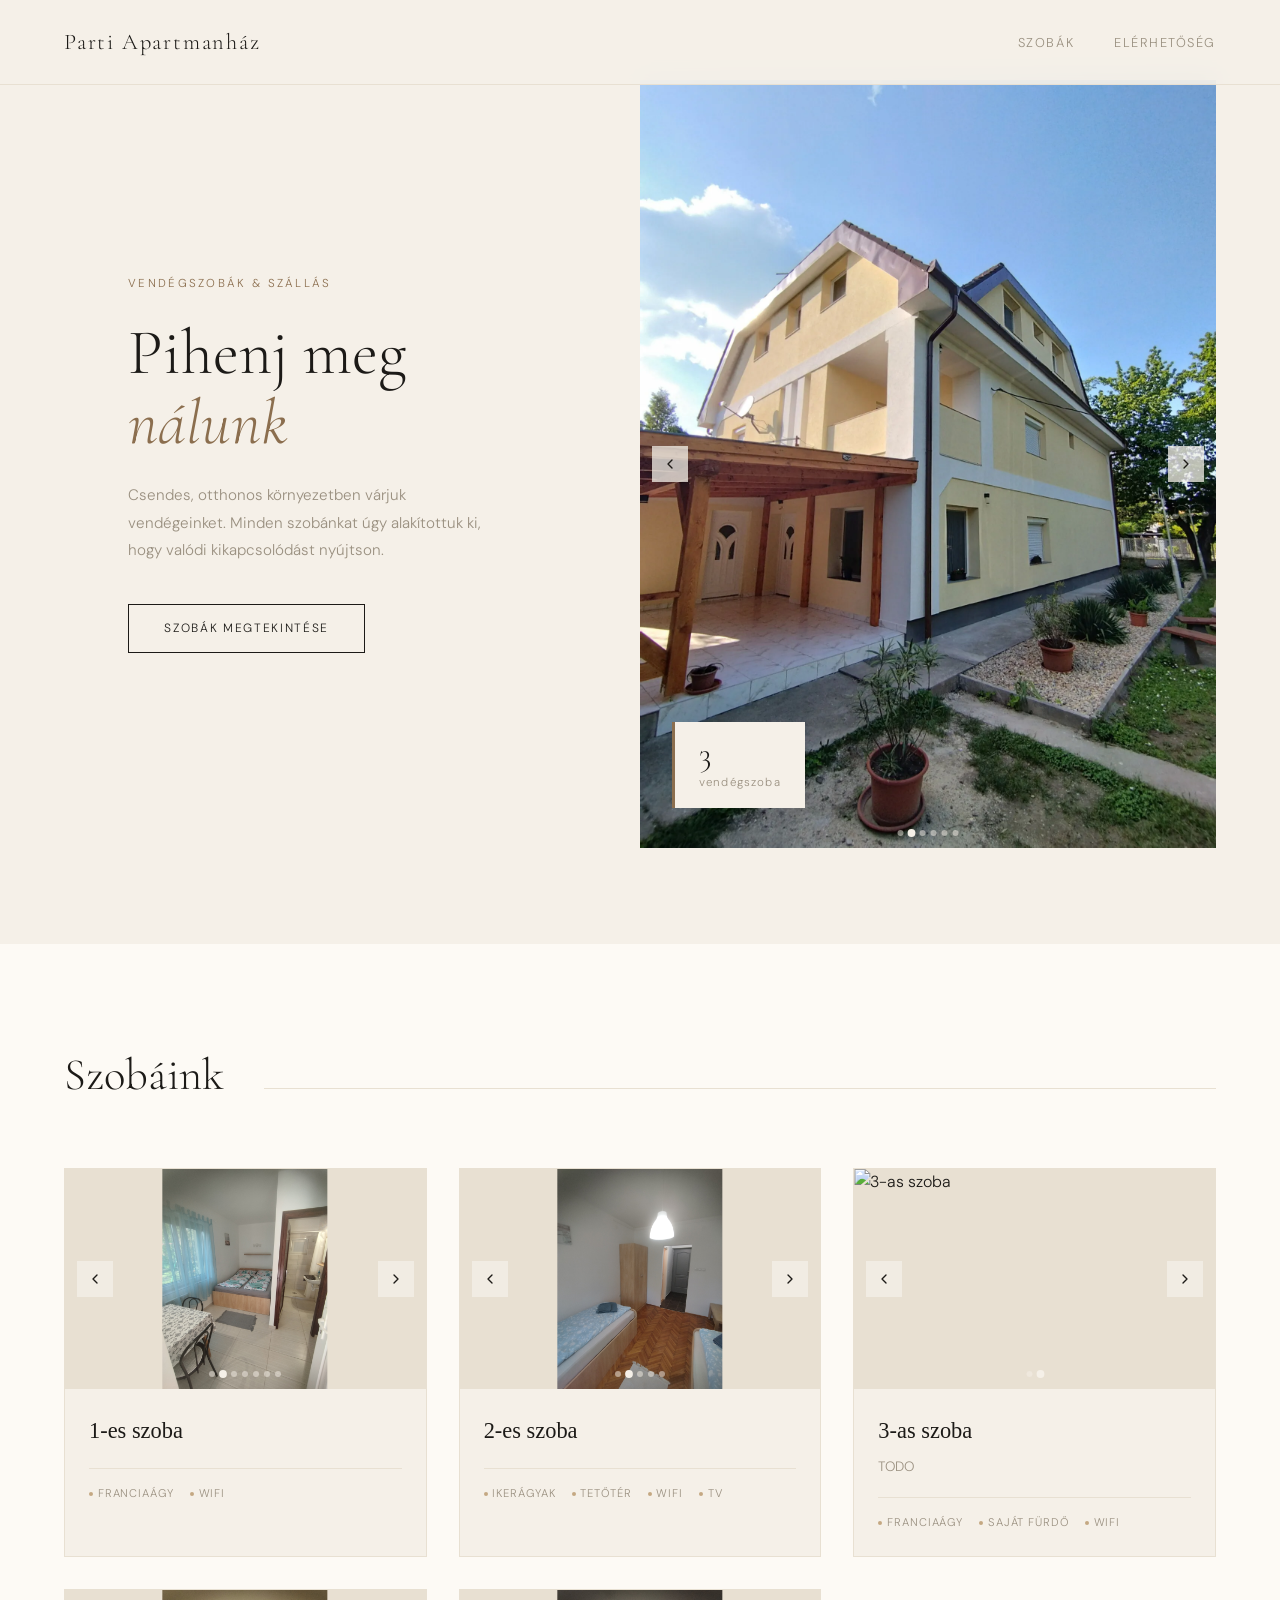
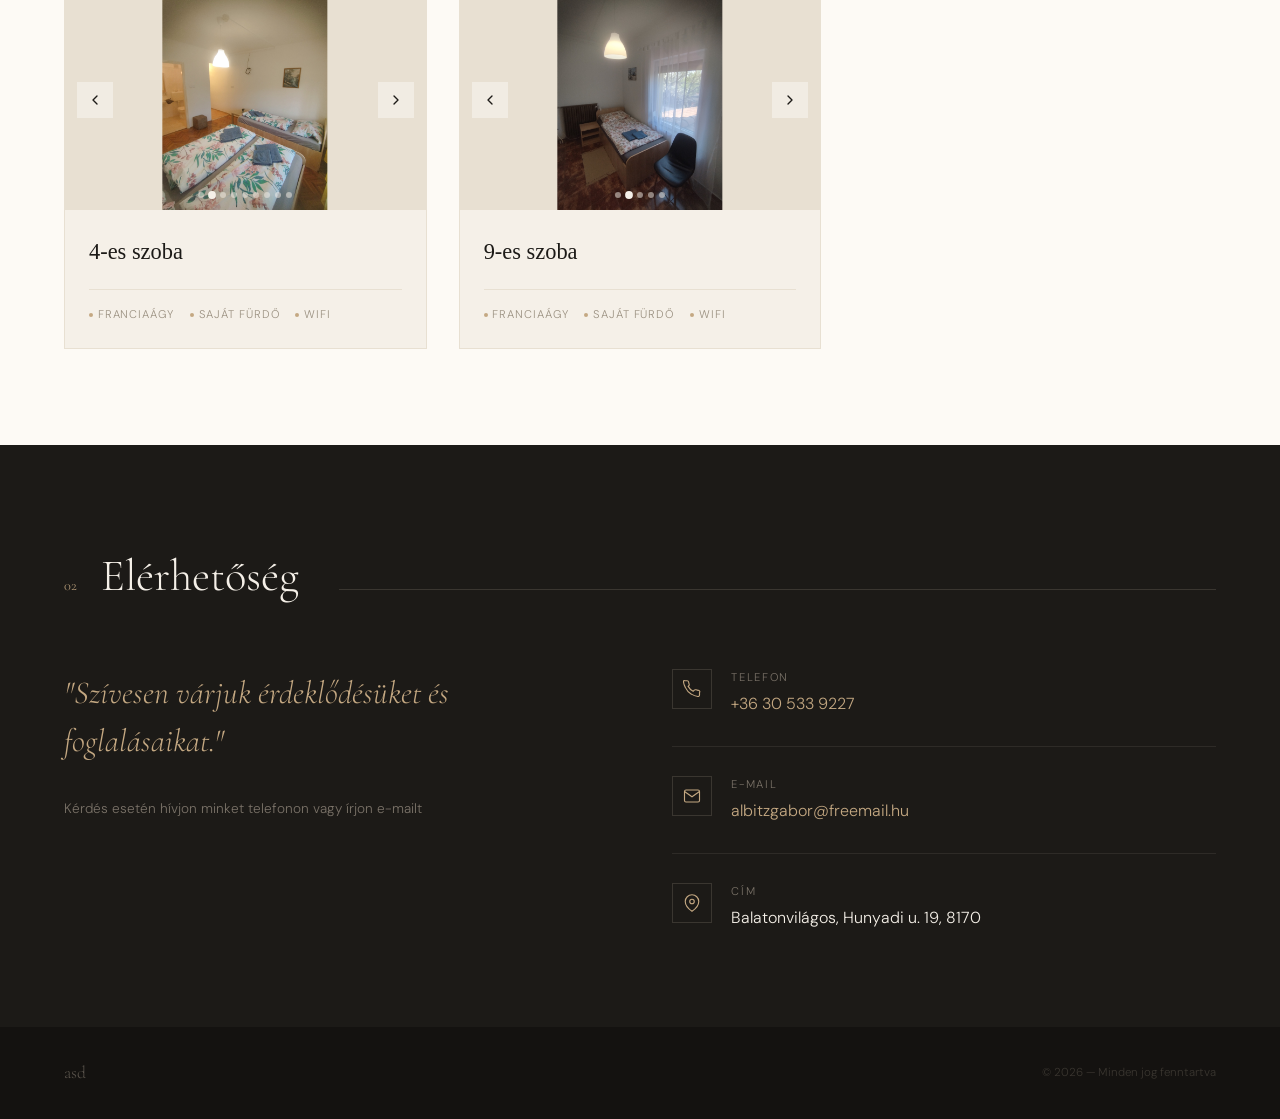
==== index.html @ 136467b7 "1" ====
<!DOCTYPE html>
<html lang="hu">

<head>
  <meta charset="UTF-8">
  <meta name="viewport" content="width=device-width, initial-scale=1.0">
  <title>Parti Apartmanház — Vendégszobák</title>
  <link rel="preconnect" href="https://fonts.googleapis.com">
  <link
    href="https://fonts.googleapis.com/css2?family=Cormorant+Garamond:ital,wght@0,300;0,400;1,300&family=DM+Sans:wght@300;400&display=swap"
    rel="stylesheet">
  <style>
    *,
    *::before,
    *::after {
      box-sizing: border-box;
      margin: 0;
      padding: 0;
    }

    :root {
      --sand: #F5F0E8;
      --stone: #E8E0D2;
      --warm-gray: #9A9080;
      --dark: #1C1A17;
      --accent: #8B6E4E;
      --light-accent: #C4A882;
    }

    html {
      scroll-behavior: smooth;
    }

    body {
      font-family: 'DM Sans', sans-serif;
      background: var(--sand);
      color: var(--dark);
      font-weight: 300;
      line-height: 1.6;
      overflow-x: hidden;
    }




    /* ── NAV ── */
    nav {
      position: fixed;
      top: 0;
      left: 0;
      right: 0;
      z-index: 100;
      display: flex;
      justify-content: space-between;
      align-items: center;
      padding: 1.5rem 4rem;
      background: rgba(245, 240, 232, 0.85);
      backdrop-filter: blur(12px);
      border-bottom: 1px solid var(--stone);
    }

    .nav-logo {
      font-family: 'Cormorant Garamond', serif;
      font-size: 1.4rem;
      font-weight: 300;
      letter-spacing: 0.08em;
      color: var(--dark);
      text-decoration: none;
    }

    .nav-links {
      display: flex;
      gap: 2.5rem;
      list-style: none;
    }

    .nav-links a {
      font-size: 0.8rem;
      letter-spacing: 0.12em;
      text-transform: uppercase;
      color: var(--warm-gray);
      text-decoration: none;
      transition: color 0.2s;
    }

    .nav-links a:hover {
      color: var(--dark);
    }

    /* ── HERO ── */
    .hero {
      min-height: 100vh;
      display: grid;
      grid-template-columns: 1fr 1fr;
      padding-top: 5rem;
    }

    .hero-text {
      display: flex;
      flex-direction: column;
      justify-content: center;
      padding: 6rem 4rem 6rem 4rem;
    }

    .hero-eyebrow {
      font-size: 0.72rem;
      letter-spacing: 0.2em;
      text-transform: uppercase;
      color: var(--accent);
      margin-bottom: 1.5rem;
    }

    .hero-title {
      font-family: 'Cormorant Garamond', serif;
      font-size: clamp(3rem, 5vw, 5rem);
      font-weight: 300;
      line-height: 1.1;
      margin-bottom: 1.5rem;
    }

    .hero-title em {
      font-style: italic;
      color: var(--accent);
    }

    .hero-sub {
      font-size: 0.95rem;
      color: var(--warm-gray);
      max-width: 360px;
      line-height: 1.8;
      margin-bottom: 2.5rem;
    }

    .btn {
      display: inline-block;
      padding: 0.85rem 2.2rem;
      border: 1px solid var(--dark);
      font-size: 0.75rem;
      letter-spacing: 0.14em;
      text-transform: uppercase;
      color: var(--dark);
      text-decoration: none;
      transition: all 0.25s;
      align-self: flex-start;
    }

    .btn:hover {
      background: var(--dark);
      color: var(--sand);
    }

    /* ── SLIDESHOW (általános) ── */
    .slideshow {
      position: relative;
      overflow: hidden;
      width: 100%;
      height: 100%;
      background: var(--stone);
    }

    .slideshow-track {
      display: flex;
      width: 100%;
      height: 100%;
      transition: transform 0.55s cubic-bezier(0.4, 0, 0.2, 1);
    }

    .slideshow-track img {
      min-width: 100%;
      width: 100%;
      height: 100%;
      object-fit: contain;
      background: var(--stone);
      display: block;
      flex-shrink: 0;
    }

    .slide-btn {
      position: absolute;
      top: 50%;
      transform: translateY(-50%);
      background: rgba(245, 240, 232, 0.75);
      border: none;
      cursor: pointer;
      width: 36px;
      height: 36px;
      display: flex;
      align-items: center;
      justify-content: center;
      transition: background 0.2s;
      z-index: 2;
      padding: 0;
    }

    .slide-btn:hover {
      background: rgba(245, 240, 232, 0.97);
    }

    .slide-btn.prev {
      left: 0.75rem;
    }

    .slide-btn.next {
      right: 0.75rem;
    }

    .slide-btn svg {
      width: 16px;
      height: 16px;
      stroke: var(--dark);
    }

    .slide-dots {
      position: absolute;
      bottom: 0.75rem;
      left: 50%;
      transform: translateX(-50%);
      display: flex;
      gap: 5px;
      z-index: 2;
    }

    .slide-dot {
      width: 6px;
      height: 6px;
      border-radius: 50%;
      background: rgba(245, 240, 232, 0.5);
      border: none;
      cursor: pointer;
      padding: 0;
      transition: background 0.2s, transform 0.2s;
    }

    .slide-dot.active {
      background: var(--sand);
      transform: scale(1.3);
    }

    /* ── HERO IMAGE ── */
    .hero-image {
      position: relative;
      overflow: hidden;
      min-height: 400px;
    }

    .hero-image .slideshow {
      min-height: 400px;
    }

    .hero-stat {
      position: absolute;
      bottom: 2.5rem;
      left: 2rem;
      background: var(--sand);
      padding: 1rem 1.5rem;
      border-left: 3px solid var(--accent);
      z-index: 3;
    }

    .hero-stat-num {
      font-family: 'Cormorant Garamond', serif;
      font-size: 2rem;
      font-weight: 300;
      line-height: 1;
    }

    .hero-stat-label {
      font-size: 0.72rem;
      color: var(--warm-gray);
      letter-spacing: 0.1em;
      margin-top: 0.2rem;
    }

    /* ── SECTION COMMON ── */
    section {
      padding: 6rem 4rem;
    }

    .section-header {
      display: flex;
      align-items: baseline;
      gap: 1.5rem;
      margin-bottom: 3.5rem;
    }

    .section-num {
      font-family: 'Cormorant Garamond', serif;
      font-size: 0.9rem;
      color: var(--light-accent);
    }

    .section-title {
      font-family: 'Cormorant Garamond', serif;
      font-size: clamp(2rem, 3.5vw, 2.8rem);
      font-weight: 300;
    }

    .section-divider {
      flex: 1;
      height: 1px;
      background: var(--stone);
      margin-left: 1rem;
    }

    /* ── SZOBÁK ── */
    #szobak {
      background: #FDFAF5;
    }

    .rooms-grid {
      display: grid;
      grid-template-columns: repeat(auto-fill, minmax(300px, 1fr));
      gap: 2rem;
    }

    .room-card {
      background: var(--sand);
      border: 1px solid var(--stone);
      transition: transform 0.3s, box-shadow 0.3s;
      cursor: default;
    }

    .room-card:hover {
      transform: translateY(-4px);
      box-shadow: 0 12px 32px rgba(28, 26, 23, 0.08);
    }

    .room-img {
      height: 220px;
      position: relative;
      overflow: hidden;
    }

    .room-badge {
      position: absolute;
      top: 1rem;
      right: 1rem;
      background: var(--sand);
      padding: 0.3rem 0.75rem;
      font-size: 0.65rem;
      letter-spacing: 0.12em;
      text-transform: uppercase;
      color: var(--accent);
      border: 1px solid var(--light-accent);
      z-index: 3;
      pointer-events: none;
    }

    .room-body {
      padding: 1.5rem;
    }

    .room-name {
      font-family: 'Playfair Display', serif;
      font-size: 1.4rem;
      font-weight: 300;
      margin-bottom: 0.4rem;
      font-variant-numeric: lining-nums tabular-nums
    }

    .room-desc {
      font-size: 0.85rem;
      color: var(--warm-gray);
      line-height: 1.7;
      margin-bottom: 1.2rem;
    }

    .room-features {
      display: flex;
      gap: 1rem;
      flex-wrap: wrap;
      border-top: 1px solid var(--stone);
      padding-top: 1rem;
    }

    .feature-tag {
      font-size: 0.7rem;
      letter-spacing: 0.08em;
      text-transform: uppercase;
      color: var(--warm-gray);
      display: flex;
      align-items: center;
      gap: 0.3rem;
    }

    .feature-tag::before {
      content: '';
      width: 4px;
      height: 4px;
      border-radius: 50%;
      background: var(--light-accent);
      flex-shrink: 0;
    }

    /* ── ELÉRHETŐSÉG ── */
    #elerhetoseg {
      background: var(--dark);
      color: var(--sand);
    }

    #elerhetoseg .section-title {
      color: var(--sand);
    }

    #elerhetoseg .section-num {
      color: var(--light-accent);
    }

    #elerhetoseg .section-divider {
      background: #3A3630;
    }

    .contact-grid {
      display: grid;
      grid-template-columns: 1fr 1fr;
      gap: 4rem;
      align-items: start;
    }

    .contact-intro {
      font-family: 'Cormorant Garamond', serif;
      font-size: clamp(1.4rem, 2.5vw, 2rem);
      font-weight: 300;
      font-style: italic;
      color: var(--light-accent);
      line-height: 1.5;
      margin-bottom: 2rem;
    }

    .contact-note {
      font-size: 0.85rem;
      color: #7A7268;
      line-height: 1.8;
    }

    .contact-items {
      display: flex;
      flex-direction: column;
      gap: 1.8rem;
    }

    .contact-item {
      display: flex;
      align-items: flex-start;
      gap: 1.2rem;
      padding-bottom: 1.8rem;
      border-bottom: 1px solid #2E2B27;
    }

    .contact-item:last-child {
      border-bottom: none;
      padding-bottom: 0;
    }

    .contact-icon {
      width: 40px;
      height: 40px;
      flex-shrink: 0;
      border: 1px solid #3A3630;
      display: flex;
      align-items: center;
      justify-content: center;
      color: var(--light-accent);
    }

    .contact-label {
      font-size: 0.7rem;
      letter-spacing: 0.15em;
      text-transform: uppercase;
      color: #7A7268;
      margin-bottom: 0.3rem;
    }

    .contact-value {
      font-size: 1rem;
      color: var(--sand);
    }

    .contact-value a {
      color: var(--light-accent);
      text-decoration: none;
    }

    .contact-value a:hover {
      text-decoration: underline;
    }

    /* ── FOOTER ── */
    footer {
      background: #141210;
      padding: 2rem 4rem;
      display: flex;
      justify-content: space-between;
      align-items: center;
    }

    .footer-logo {
      font-family: 'Cormorant Garamond', serif;
      font-size: 1.1rem;
      font-weight: 300;
      color: #5A544C;
    }

    .footer-copy {
      font-size: 0.72rem;
      color: #3A3630;
    }

    /* ── FADE IN ── */
    .fade-in {
      opacity: 0;
      transform: translateY(24px);
      transition: opacity 0.7s ease, transform 0.7s ease;
    }

    .fade-in.visible {
      opacity: 1;
      transform: none;
    }

    /* ── RESPONSIVE ── */
    @media (max-width: 900px) {
      nav {
        padding: 1.2rem 1.5rem;
      }

      .nav-links {
        display: none;
      }

      .hero {
        grid-template-columns: 1fr;
        min-height: auto;
      }

      .hero-image {
        height: 60vw;
        min-height: 220px;
      }

      .hero-text {
        padding: 5rem 1.5rem 3rem;
      }

      section {
        padding: 4rem 1.5rem;
      }

      .contact-grid {
        grid-template-columns: 1fr;
        gap: 2.5rem;
      }

      footer {
        flex-direction: column;
        gap: 0.5rem;
        text-align: center;
        padding: 1.5rem;
      }
    }
  </style>
</head>

<body>

  <nav>
    <a href="#" class="nav-logo">Parti Apartmanház</a>
    <ul class="nav-links">
      <li><a href="#szobak">Szobák</a></li>
      <li><a href="#elerhetoseg">Elérhetőség</a></li>
    </ul>
  </nav>

  <!-- HERO -->
  <section class="hero">
    <div class="hero-text fade-in">
      <p class="hero-eyebrow">Vendégszobák &amp; szállás</p>
      <h1 class="hero-title">Pihenj meg<br><em>nálunk</em></h1>
      <p class="hero-sub">Csendes, otthonos környezetben várjuk vendégeinket. Minden szobánkat úgy alakítottuk ki, hogy
        valódi kikapcsolódást nyújtson.</p>
      <a href="#szobak" class="btn">Szobák megtekintése</a>
    </div>
    <div class="hero-image">
      <div class="slideshow" data-auto="4000">
        <div class="slideshow-track">
          <img src="pictures/37945463.jpg" alt="">
          <img src="pictures/40306904.jpg" alt="">
          <img src="pictures/konyha/IMG_20260411_091114.jpg" alt="">
          <img src="pictures/konyha/IMG_20260411_091130.jpg   " alt="">
          <img src="pictures/38654883.jpg" alt="">
          <img src="pictures/40593815.jpg" alt="">
        </div>
        <button class="slide-btn prev" aria-label="Előző">
          <svg viewBox="0 0 24 24" fill="none" stroke-width="2" stroke-linecap="round" stroke-linejoin="round">
            <polyline points="15 18 9 12 15 6" />
          </svg>
        </button>
        <button class="slide-btn next" aria-label="Következő">
          <svg viewBox="0 0 24 24" fill="none" stroke-width="2" stroke-linecap="round" stroke-linejoin="round">
            <polyline points="9 18 15 12 9 6" />
          </svg>
        </button>
        <div class="slide-dots"></div>
      </div>
      <div class="hero-stat">
        <div class="hero-stat-num">3</div>
        <div class="hero-stat-label">vendégszoba</div>
      </div>
    </div>
  </section>

  <!-- SZOBÁK -->
  <section id="szobak">
    <div class="section-header fade-in">
      <h2 class="section-title">Szobáink</h2>
      <div class="section-divider"></div>
    </div>

    <div class="rooms-grid">

      <div class="room-card fade-in">
        <div class="room-img">
          <div class="slideshow" data-auto="5000">
            <div class="slideshow-track">
              <img src="pictures/1/1.jpg" alt="Szoba 1">
              <img src="pictures/1/2.jpg" alt="Szoba 1">
              <img src="pictures/1/3.jpg" alt="Szoba 1">
              <img src="pictures/1/4.jpg" alt="Szoba 1">
              <img src="pictures/1/5.jpg" alt="Szoba 1">
              <img src="pictures/1/6.jpg" alt="Szoba 1">
              <img src="pictures/1/7.jpg" alt="Szoba 1">
            </div>
            <button class="slide-btn prev" aria-label="Előző">
              <svg viewBox="0 0 24 24" fill="none" stroke-width="2" stroke-linecap="round" stroke-linejoin="round">
                <polyline points="15 18 9 12 15 6" />
              </svg>
            </button>
            <button class="slide-btn next" aria-label="Következő">
              <svg viewBox="0 0 24 24" fill="none" stroke-width="2" stroke-linecap="round" stroke-linejoin="round">
                <polyline points="9 18 15 12 9 6" />
              </svg>
            </button>
            <div class="slide-dots"></div>
          </div>
        </div>
        <div class="room-body">
          <h3 class="room-name">1-es szoba</h3>
          <p class="room-desc">   </p>
          <div class="room-features">
            <span class="feature-tag">Franciaágy</span>
            <span class="feature-tag">WiFi</span>
          </div>
        </div>
      </div>



      <div class="room-card fade-in">
        <div class="room-img">
          <div class="slideshow" data-auto="5500">
            <div class="slideshow-track">
              <img src="pictures/2/1.jpg" alt="Szoba 2">
              <img src="pictures/2/2.jpg" alt="Szoba 2">
              <img src="pictures/2/3.jpg" alt="Szoba 2">
              <img src="pictures/2/4.jpg" alt="Szoba 2">
              <img src="pictures/2/5.jpg" alt="Szoba 2">
            </div>
            <button class="slide-btn prev" aria-label="Előző">
              <svg viewBox="0 0 24 24" fill="none" stroke-width="2" stroke-linecap="round" stroke-linejoin="round">
                <polyline points="15 18 9 12 15 6" />
              </svg>
            </button>
            <button class="slide-btn next" aria-label="Következő">
              <svg viewBox="0 0 24 24" fill="none" stroke-width="2" stroke-linecap="round" stroke-linejoin="round">
                <polyline points="9 18 15 12 9 6" />
              </svg>
            </button>
            <div class="slide-dots"></div>
          </div>
        </div>
        <div class="room-body">
          <h3 class="room-name">2-es szoba</h3>
          <p class="room-desc">   </p>
          <div class="room-features">
            <span class="feature-tag">Ikerágyak</span>
            <span class="feature-tag">Tetőtér</span>
            <span class="feature-tag">WiFi</span>
            <span class="feature-tag">TV</span>
          </div>
        </div>
      </div>



      <div class="room-card fade-in">
        <div class="room-img">
          <div class="slideshow" data-auto="6000">
            <div class="slideshow-track">
              <img src="     " alt="3-as szoba">
              <img src="     " alt="3-as szoba">
            </div>
            <button class="slide-btn prev" aria-label="Előző">
              <svg viewBox="0 0 24 24" fill="none" stroke-width="2" stroke-linecap="round" stroke-linejoin="round">
                <polyline points="15 18 9 12 15 6" />
              </svg>
            </button>
            <button class="slide-btn next" aria-label="Következő">
              <svg viewBox="0 0 24 24" fill="none" stroke-width="2" stroke-linecap="round" stroke-linejoin="round">
                <polyline points="9 18 15 12 9 6" />
              </svg>
            </button>
            <div class="slide-dots"></div>
          </div>
        </div>
        <div class="room-body">
          <h3 class="room-name">3-as szoba</h3>
          <p class="room-desc">TODO</p>
          <div class="room-features">
            <span class="feature-tag">Franciaágy</span>
            <span class="feature-tag">Saját fürdő</span>
            <span class="feature-tag">WiFi</span>
          </div>
        </div>
      </div>


      <div class="room-card fade-in">
        <div class="room-img">
          <div class="slideshow" data-auto="6000">
            <div class="slideshow-track">
              <img src="pictures/4/1.jpg" alt="4-es szoba">
              <img src="pictures/4/2.jpg" alt="4-es szoba">
              <img src="pictures/4/3.jpg" alt="4-es szoba">
              <img src="pictures/4/4.jpg" alt="4-es szoba">
              <img src="pictures/4/5.jpg" alt="4-es szoba">
              <img src="pictures/4/6.jpg" alt="4-es szoba">
              <img src="pictures/4/7.jpg" alt="4-es szoba">
              <img src="pictures/4/8.jpg" alt="4-es szoba">
              <img src="pictures/4/9.jpg" alt="4-es szoba">
            </div>
            <button class="slide-btn prev" aria-label="Előző">
              <svg viewBox="0 0 24 24" fill="none" stroke-width="2" stroke-linecap="round" stroke-linejoin="round">
                <polyline points="15 18 9 12 15 6" />
              </svg>
            </button>
            <button class="slide-btn next" aria-label="Következő">
              <svg viewBox="0 0 24 24" fill="none" stroke-width="2" stroke-linecap="round" stroke-linejoin="round">
                <polyline points="9 18 15 12 9 6" />
              </svg>
            </button>
            <div class="slide-dots"></div>
          </div>
        </div>
        <div class="room-body">
          <h3 class="room-name">4-es szoba</h3>
          <p class="room-desc">   </p>
          <div class="room-features">
            <span class="feature-tag">Franciaágy</span>
            <span class="feature-tag">Saját fürdő</span>
            <span class="feature-tag">WiFi</span>
          </div>
        </div>
      </div>


      <div class="room-card fade-in">
        <div class="room-img">
          <div class="slideshow" data-auto="6000">
            <div class="slideshow-track">
              <img src="pictures/9/1.jpg" alt="4-es szoba">
              <img src="pictures/9/2.jpg" alt="4-es szoba">
              <img src="pictures/9/3.jpg" alt="4-es szoba">
              <img src="pictures/9/4.jpg" alt="4-es szoba">
              <img src="pictures/9/5.jpg" alt="4-es szoba">

            </div>
            <button class="slide-btn prev" aria-label="Előző">
              <svg viewBox="0 0 24 24" fill="none" stroke-width="2" stroke-linecap="round" stroke-linejoin="round">
                <polyline points="15 18 9 12 15 6" />
              </svg>
            </button>
            <button class="slide-btn next" aria-label="Következő">
              <svg viewBox="0 0 24 24" fill="none" stroke-width="2" stroke-linecap="round" stroke-linejoin="round">
                <polyline points="9 18 15 12 9 6" />
              </svg>
            </button>
            <div class="slide-dots"></div>
          </div>
        </div>
        <div class="room-body">
          <h3 class="room-name">9-es szoba</h3>
          <p class="room-desc">    </p>
          <div class="room-features">
            <span class="feature-tag">Franciaágy</span>
            <span class="feature-tag">Saját fürdő</span>
            <span class="feature-tag">WiFi</span>
          </div>
        </div>
      </div>


    </div>
  </section>

  <!-- ELÉRHETŐSÉG -->
  <section id="elerhetoseg">
    <div class="section-header fade-in">
      <span class="section-num">02</span>
      <h2 class="section-title">Elérhetőség</h2>
      <div class="section-divider"></div>
    </div>

    <div class="contact-grid">
      <div class="fade-in">
        <p class="contact-intro">"Szívesen várjuk érdeklődésüket és foglalásaikat."</p>
        <p class="contact-note">Kérdés esetén hívjon minket telefonon vagy írjon e-mailt</p>
      </div>

      <div class="contact-items fade-in">

        <div class="contact-item">
          <div class="contact-icon">
            <svg width="18" height="18" viewBox="0 0 24 24" fill="none" stroke="currentColor" stroke-width="1.5">
              <path
                d="M22 16.92v3a2 2 0 01-2.18 2 19.79 19.79 0 01-8.63-3.07A19.5 19.5 0 013.07 9.81 19.79 19.79 0 01.5 1.23 2 2 0 012.48 1h3a2 2 0 012 1.72c.127.96.361 1.903.7 2.81a2 2 0 01-.45 2.11L6.91 8.5a16 16 0 006.59 6.59l1.56-1.56a2 2 0 012.11-.45c.907.339 1.85.573 2.81.7A2 2 0 0122 16.92z" />
            </svg>
          </div>
          <div>
            <div class="contact-label">Telefon</div>
            <div class="contact-value"><a href="tel:+36301234567">+36 30 533 9227</a></div>
          </div>
        </div>

        <div class="contact-item">
          <div class="contact-icon">
            <svg width="18" height="18" viewBox="0 0 24 24" fill="none" stroke="currentColor" stroke-width="1.5">
              <path d="M4 4h16c1.1 0 2 .9 2 2v12c0 1.1-.9 2-2 2H4c-1.1 0-2-.9-2-2V6c0-1.1.9-2 2-2z" />
              <polyline points="22,6 12,13 2,6" />
            </svg>
          </div>
          <div>
            <div class="contact-label">E-mail</div>
            <div class="contact-value"><a href="mailto:info@villaharmonia.hu">albitzgabor@freemail.hu</a></div>
          </div>
        </div>

        <div class="contact-item">
          <div class="contact-icon">
            <svg width="18" height="18" viewBox="0 0 24 24" fill="none" stroke="currentColor" stroke-width="1.5">
              <path d="M21 10c0 7-9 13-9 13s-9-6-9-13a9 9 0 0118 0z" />
              <circle cx="12" cy="10" r="3" />
            </svg>
          </div>
          <div>
            <div class="contact-label">Cím</div>
            <div class="contact-value"> Balatonvilágos, Hunyadi u. 19, 8170</div>
          </div>
        </div>

      </div>
    </div>
  </section>

  <footer>
    <span class="footer-logo">asd</span>
    <span class="footer-copy">&copy; 2026 — Minden jog fenntartva</span>
  </footer>
  <div id="lb-overlay"
    style="display:none;position:fixed;inset:0;z-index:9000;background:rgba(0,0,0,0.9);align-items:center;justify-content:center;">
    <button id="lb-close" aria-label="Bezárás"
      style="position:fixed;top:16px;right:20px;background:none;border:1px solid rgba(255,255,255,0.3);color:#fff;width:38px;height:38px;border-radius:50%;font-size:22px;cursor:pointer;display:flex;align-items:center;justify-content:center;">×</button>
    <button id="lb-prev" aria-label="Előző"
      style="position:fixed;left:16px;top:50%;transform:translateY(-50%);background:rgba(255,255,255,0.12);border:none;color:#fff;width:44px;height:44px;border-radius:50%;font-size:26px;cursor:pointer;">‹</button>
    <img id="lb-img" src="" alt=""
      style="max-width:92vw;max-height:88vh;object-fit:contain;border-radius:4px;display:block;">
    <button id="lb-next" aria-label="Következő"
      style="position:fixed;right:16px;top:50%;transform:translateY(-50%);background:rgba(255,255,255,0.12);border:none;color:#fff;width:44px;height:44px;border-radius:50%;font-size:26px;cursor:pointer;">›</button>
    <div id="lb-counter"
      style="position:fixed;bottom:18px;left:50%;transform:translateX(-50%);color:rgba(255,255,255,0.55);font-size:13px;font-family:'DM Sans',sans-serif;">
    </div>
  </div>
  <script>
    // Fade-in
    const observer = new IntersectionObserver((entries) => {
      entries.forEach((e, i) => {
        if (e.isIntersecting) {
          setTimeout(() => e.target.classList.add('visible'), i * 80);
          observer.unobserve(e.target);
        }
      });
    }, { threshold: 0.1 });
    document.querySelectorAll('.fade-in').forEach(el => observer.observe(el));

    // Slideshow inicializálás
    document.querySelectorAll('.slideshow').forEach(ss => {
      const track = ss.querySelector('.slideshow-track');
      const slides = Array.from(track.children);
      const dotsEl = ss.querySelector('.slide-dots');
      const autoDelay = parseInt(ss.dataset.auto) || 0;
      let current = 0;
      let timer = null;

      if (slides.length <= 1) {
        ss.querySelector('.prev').style.display = 'none';
        ss.querySelector('.next').style.display = 'none';
        return;
      }

      const lbOverlay = document.getElementById('lb-overlay');
      const lbImg = document.getElementById('lb-img');
      const lbCounter = document.getElementById('lb-counter');
      let lbImages = [], lbCur = 0;

      function openLightbox(imgs, idx) {
        lbImages = imgs; lbCur = idx;
        lbOverlay.style.display = 'flex';
        document.body.style.overflow = 'hidden';
        updateLightbox();
      }
      function closeLightbox() {
        lbOverlay.style.display = 'none';
        document.body.style.overflow = '';
      }
      function updateLightbox() {
        lbImg.src = lbImages[lbCur];
        lbCounter.textContent = (lbCur + 1) + ' / ' + lbImages.length;
      }
      function lbNav(dir) {
        lbCur = (lbCur + dir + lbImages.length) % lbImages.length;
        updateLightbox();
      }

      document.getElementById('lb-close').addEventListener('click', closeLightbox);
      document.getElementById('lb-prev').addEventListener('click', () => lbNav(-1));
      document.getElementById('lb-next').addEventListener('click', () => lbNav(1));
      lbOverlay.addEventListener('click', e => { if (e.target === lbOverlay) closeLightbox(); });
      document.addEventListener('keydown', e => {
        if (lbOverlay.style.display !== 'flex') return;
        if (e.key === 'Escape') closeLightbox();
        if (e.key === 'ArrowLeft') lbNav(-1);
        if (e.key === 'ArrowRight') lbNav(1);
      });

      // Kép kattintás: minden slideshow-képre
      document.querySelectorAll('.slideshow').forEach(ss => {
        const imgs = Array.from(ss.querySelectorAll('img')).map(i => i.src);
        ss.querySelectorAll('img').forEach((img, idx) => {
          img.style.cursor = 'zoom-in';
          img.addEventListener('click', () => openLightbox(imgs, idx));
        });
      });


      // Dotsok generálása
      slides.forEach((_, i) => {
        const dot = document.createElement('button');
        dot.className = 'slide-dot' + (i === 0 ? ' active' : '');
        dot.setAttribute('aria-label', (i + 1) + '. kép');
        dot.addEventListener('click', () => { goTo(i); resetTimer(); });
        dotsEl.appendChild(dot);
      });

      function goTo(n) {
        current = (n + slides.length) % slides.length;
        track.style.transform = 'translateX(-' + (current * 100) + '%)';
        dotsEl.querySelectorAll('.slide-dot').forEach((d, i) =>
          d.classList.toggle('active', i === current));
      }

      function resetTimer() {
        if (!autoDelay) return;
        clearInterval(timer);
        timer = setInterval(() => goTo(current + 1), autoDelay);
      }

      ss.querySelector('.prev').addEventListener('click', () => { goTo(current - 1); resetTimer(); });
      ss.querySelector('.next').addEventListener('click', () => { goTo(current + 1); resetTimer(); });

      // Auto-play
      if (autoDelay) {
        timer = setInterval(() => goTo(current + 1), autoDelay);
      }

      // Touch/swipe támogatás
      let startX = 0;
      track.addEventListener('touchstart', e => { startX = e.touches[0].clientX; }, { passive: true });
      track.addEventListener('touchend', e => {
        const diff = startX - e.changedTouches[0].clientX;
        if (Math.abs(diff) > 40) { goTo(current + (diff > 0 ? 1 : -1)); resetTimer(); }
      }, { passive: true });
    });
  </script>
</body>

</html>
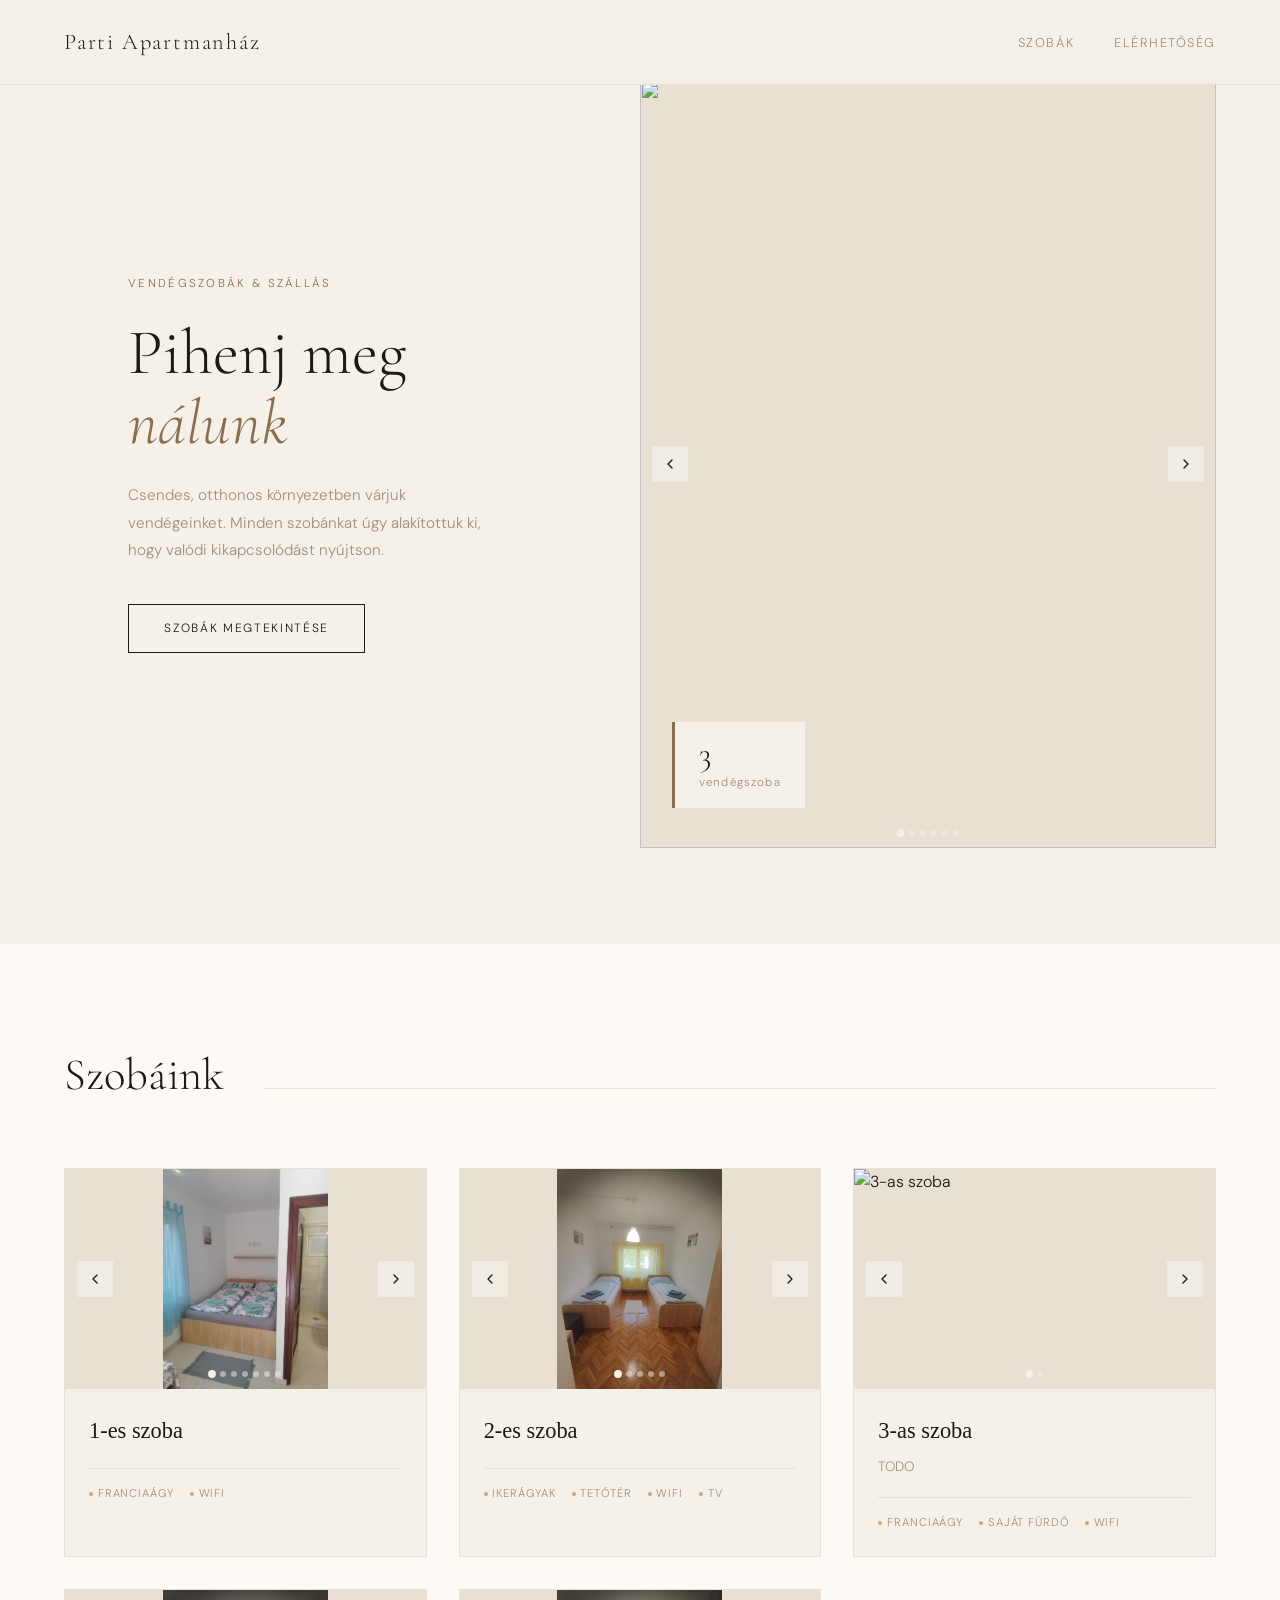
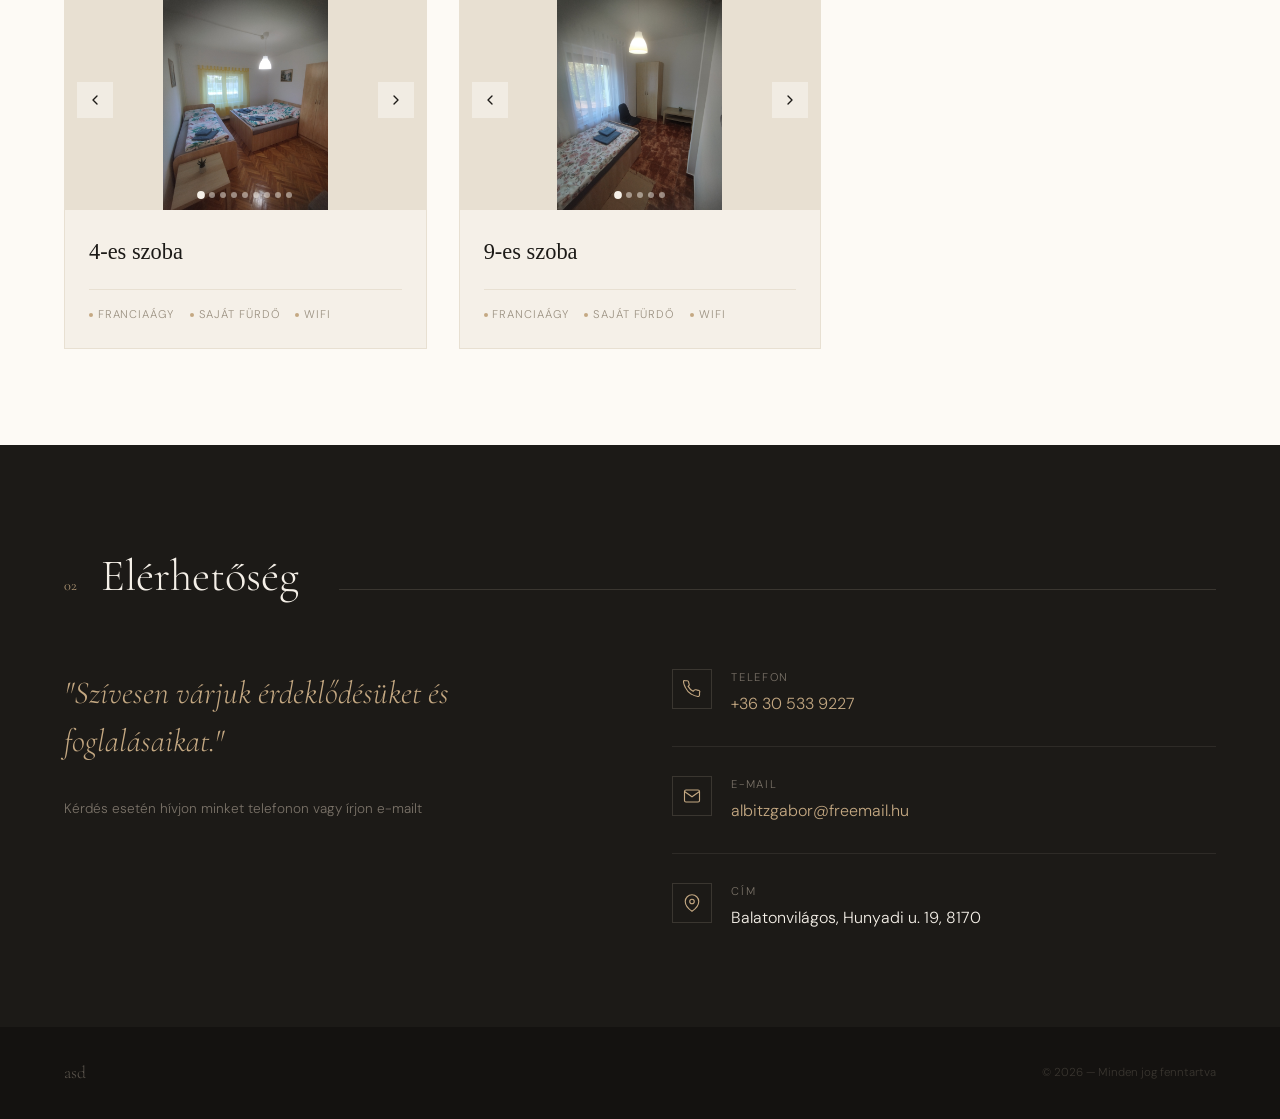
==== commit 2f05f525: "asd" ====
--- a/index.html
+++ b/index.html
@@ -41,9 +41,6 @@
     }
 
 
-
-
-    /* ── NAV ── */
     nav {
       position: fixed;
       top: 0;
@@ -87,7 +84,6 @@
       color: var(--dark);
     }
 
-    /* ── HERO ── */
     .hero {
       min-height: 100vh;
       display: grid;
@@ -149,7 +145,6 @@
       color: var(--sand);
     }
 
-    /* ── SLIDESHOW (általános) ── */
     .slideshow {
       position: relative;
       overflow: hidden;
@@ -236,7 +231,6 @@
       transform: scale(1.3);
     }
 
-    /* ── HERO IMAGE ── */
     .hero-image {
       position: relative;
       overflow: hidden;
@@ -271,7 +265,6 @@
       margin-top: 0.2rem;
     }
 
-    /* ── SECTION COMMON ── */
     section {
       padding: 6rem 4rem;
     }
@@ -302,7 +295,6 @@
       margin-left: 1rem;
     }
 
-    /* ── SZOBÁK ── */
     #szobak {
       background: #FDFAF5;
     }
@@ -392,7 +384,6 @@
       flex-shrink: 0;
     }
 
-    /* ── ELÉRHETŐSÉG ── */
     #elerhetoseg {
       background: var(--dark);
       color: var(--sand);
@@ -485,7 +476,6 @@
       text-decoration: underline;
     }
 
-    /* ── FOOTER ── */
     footer {
       background: #141210;
       padding: 2rem 4rem;
@@ -506,7 +496,6 @@
       color: #3A3630;
     }
 
-    /* ── FADE IN ── */
     .fade-in {
       opacity: 0;
       transform: translateY(24px);
@@ -518,7 +507,6 @@
       transform: none;
     }
 
-    /* ── RESPONSIVE ── */
     @media (max-width: 900px) {
       nav {
         padding: 1.2rem 1.5rem;
@@ -571,7 +559,6 @@
     </ul>
   </nav>
 
-  <!-- HERO -->
   <section class="hero">
     <div class="hero-text fade-in">
       <p class="hero-eyebrow">Vendégszobák &amp; szállás</p>
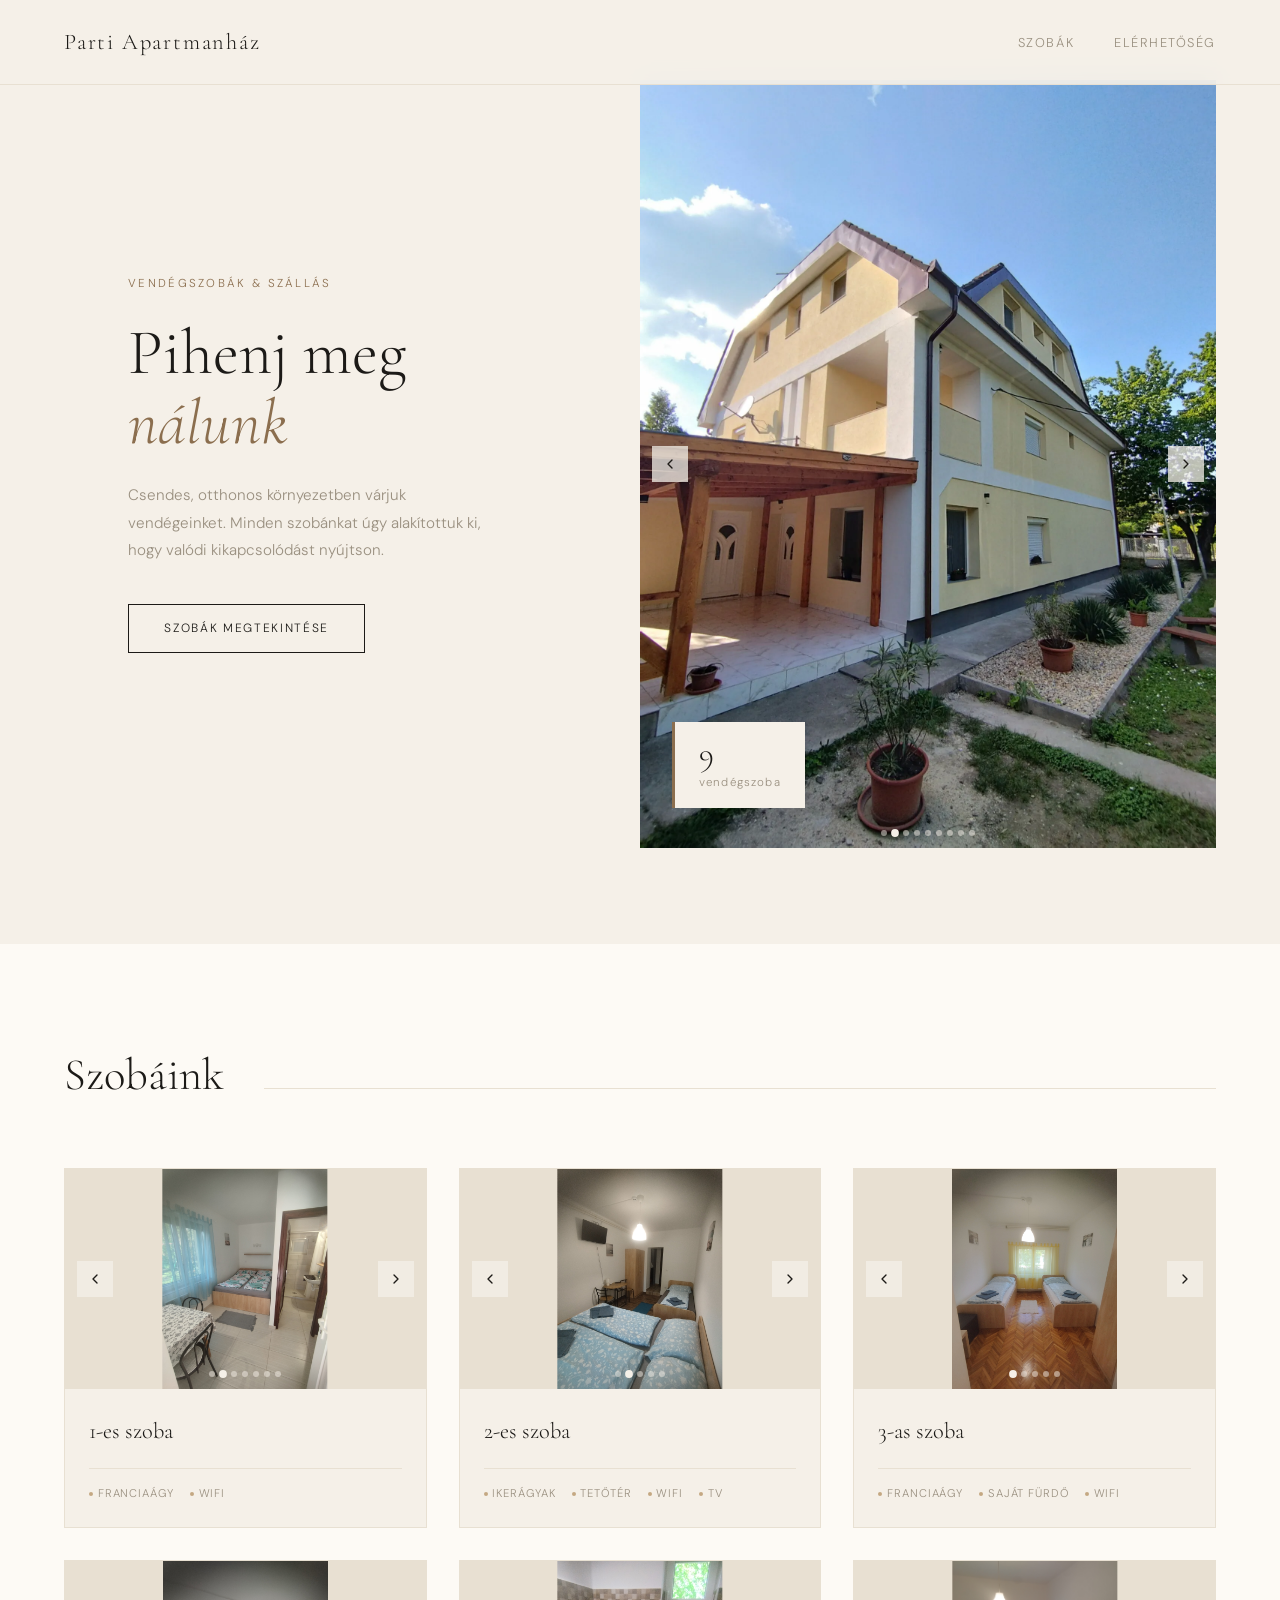
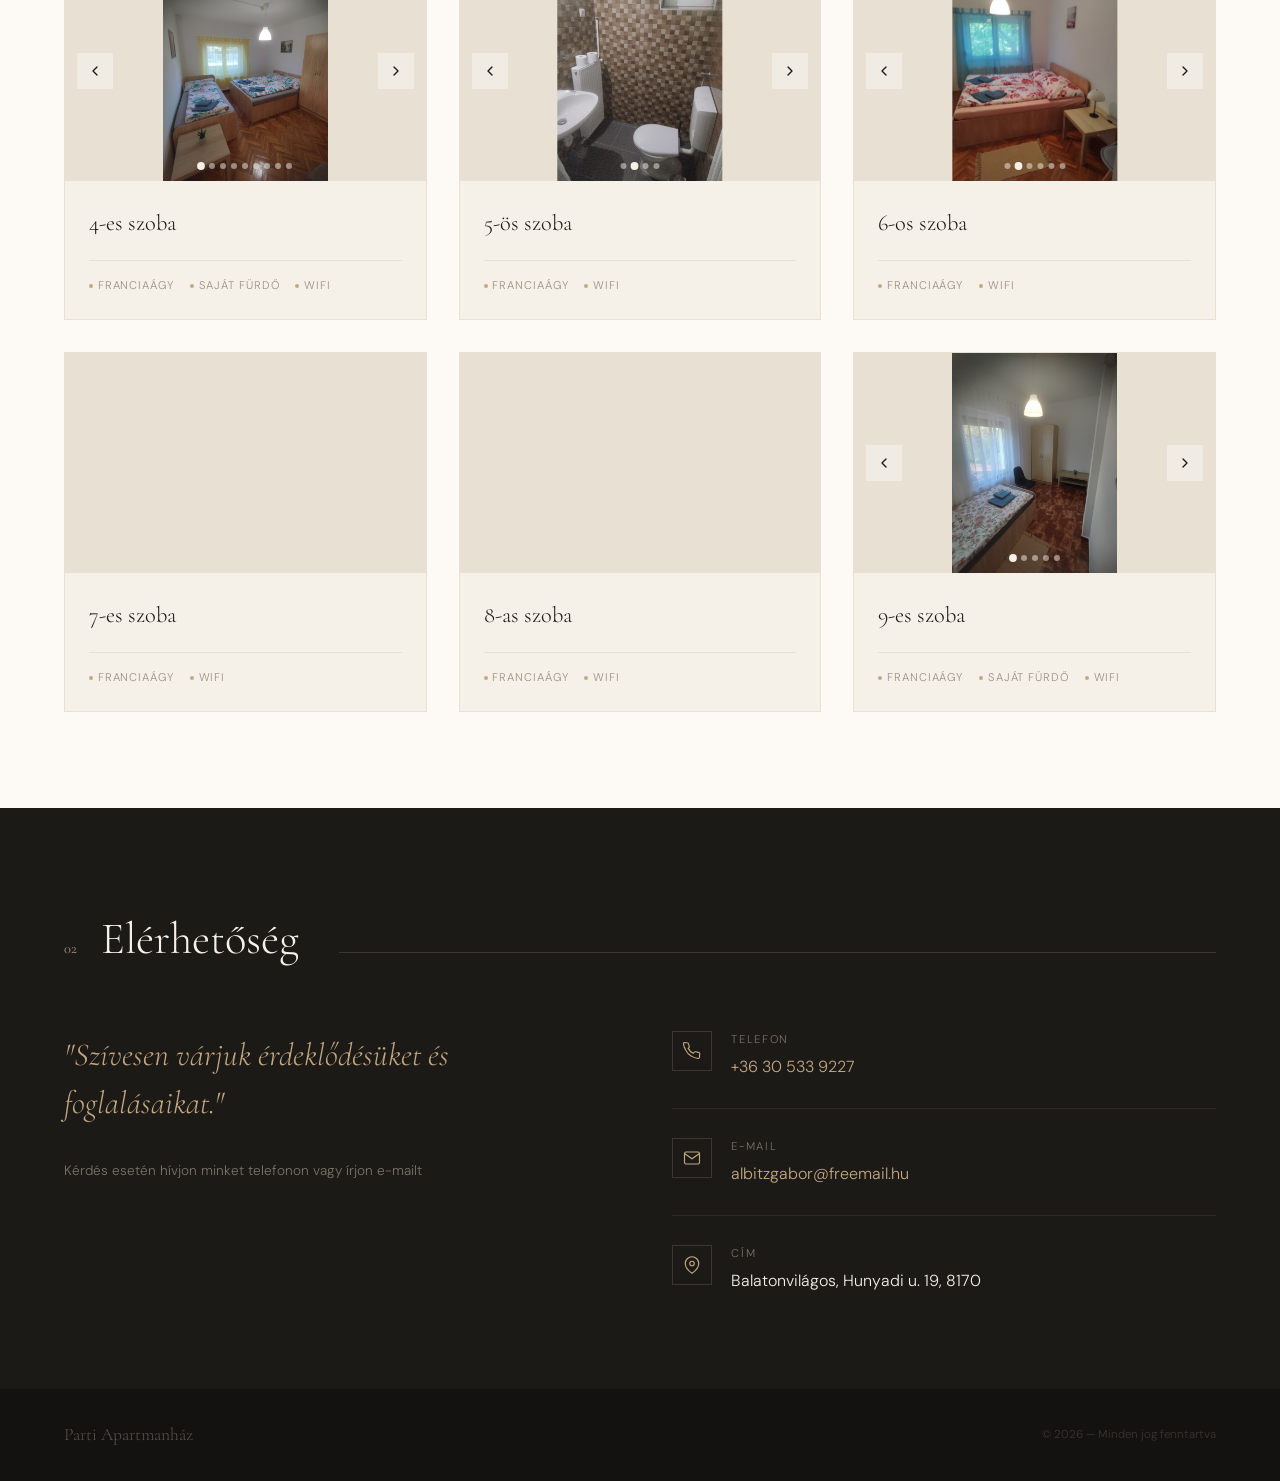
==== commit 067c7096: "refactor" ====
--- a/index.html
+++ b/index.html
@@ -10,13 +10,7 @@
     href="https://fonts.googleapis.com/css2?family=Cormorant+Garamond:ital,wght@0,300;0,400;1,300&family=DM+Sans:wght@300;400&display=swap"
     rel="stylesheet">
   <style>
-    *,
-    *::before,
-    *::after {
-      box-sizing: border-box;
-      margin: 0;
-      padding: 0;
-    }
+    *, *::before, *::after { box-sizing: border-box; margin: 0; padding: 0; }
 
     :root {
       --sand: #F5F0E8;
@@ -27,9 +21,7 @@
       --light-accent: #C4A882;
     }
 
-    html {
-      scroll-behavior: smooth;
-    }
+    html { scroll-behavior: smooth; }
 
     body {
       font-family: 'DM Sans', sans-serif;
@@ -40,511 +32,227 @@
       overflow-x: hidden;
     }
 
-
+    /* ── NAV ── */
     nav {
-      position: fixed;
-      top: 0;
-      left: 0;
-      right: 0;
-      z-index: 100;
-      display: flex;
-      justify-content: space-between;
-      align-items: center;
+      position: fixed; top: 0; left: 0; right: 0; z-index: 100;
+      display: flex; justify-content: space-between; align-items: center;
       padding: 1.5rem 4rem;
-      background: rgba(245, 240, 232, 0.85);
+      background: rgba(245,240,232,.85);
       backdrop-filter: blur(12px);
       border-bottom: 1px solid var(--stone);
     }
-
     .nav-logo {
       font-family: 'Cormorant Garamond', serif;
-      font-size: 1.4rem;
-      font-weight: 300;
-      letter-spacing: 0.08em;
-      color: var(--dark);
-      text-decoration: none;
-    }
-
-    .nav-links {
-      display: flex;
-      gap: 2.5rem;
-      list-style: none;
-    }
-
+      font-size: 1.4rem; font-weight: 300; letter-spacing: .08em;
+      color: var(--dark); text-decoration: none;
+    }
+    .nav-links { display: flex; gap: 2.5rem; list-style: none; }
     .nav-links a {
-      font-size: 0.8rem;
-      letter-spacing: 0.12em;
-      text-transform: uppercase;
-      color: var(--warm-gray);
-      text-decoration: none;
-      transition: color 0.2s;
-    }
-
-    .nav-links a:hover {
-      color: var(--dark);
-    }
-
+      font-size: .8rem; letter-spacing: .12em; text-transform: uppercase;
+      color: var(--warm-gray); text-decoration: none; transition: color .2s;
+    }
+    .nav-links a:hover { color: var(--dark); }
+
+    /* ── HERO ── */
     .hero {
       min-height: 100vh;
-      display: grid;
-      grid-template-columns: 1fr 1fr;
+      display: grid; grid-template-columns: 1fr 1fr;
       padding-top: 5rem;
     }
-
     .hero-text {
-      display: flex;
-      flex-direction: column;
-      justify-content: center;
-      padding: 6rem 4rem 6rem 4rem;
-    }
-
+      display: flex; flex-direction: column; justify-content: center;
+      padding: 6rem 4rem;
+    }
     .hero-eyebrow {
-      font-size: 0.72rem;
-      letter-spacing: 0.2em;
-      text-transform: uppercase;
-      color: var(--accent);
-      margin-bottom: 1.5rem;
-    }
-
+      font-size: .72rem; letter-spacing: .2em; text-transform: uppercase;
+      color: var(--accent); margin-bottom: 1.5rem;
+    }
     .hero-title {
       font-family: 'Cormorant Garamond', serif;
-      font-size: clamp(3rem, 5vw, 5rem);
-      font-weight: 300;
-      line-height: 1.1;
+      font-size: clamp(3rem,5vw,5rem); font-weight: 300; line-height: 1.1;
       margin-bottom: 1.5rem;
     }
-
-    .hero-title em {
-      font-style: italic;
-      color: var(--accent);
-    }
-
+    .hero-title em { font-style: italic; color: var(--accent); }
     .hero-sub {
-      font-size: 0.95rem;
-      color: var(--warm-gray);
-      max-width: 360px;
-      line-height: 1.8;
-      margin-bottom: 2.5rem;
-    }
-
+      font-size: .95rem; color: var(--warm-gray);
+      max-width: 360px; line-height: 1.8; margin-bottom: 2.5rem;
+    }
     .btn {
-      display: inline-block;
-      padding: 0.85rem 2.2rem;
+      display: inline-block; padding: .85rem 2.2rem;
       border: 1px solid var(--dark);
-      font-size: 0.75rem;
-      letter-spacing: 0.14em;
-      text-transform: uppercase;
-      color: var(--dark);
-      text-decoration: none;
-      transition: all 0.25s;
+      font-size: .75rem; letter-spacing: .14em; text-transform: uppercase;
+      color: var(--dark); text-decoration: none; transition: all .25s;
       align-self: flex-start;
     }
-
-    .btn:hover {
-      background: var(--dark);
-      color: var(--sand);
-    }
-
+    .btn:hover { background: var(--dark); color: var(--sand); }
+
+    /* ── SLIDESHOW ── */
     .slideshow {
-      position: relative;
-      overflow: hidden;
-      width: 100%;
-      height: 100%;
-      background: var(--stone);
-    }
-
+      position: relative; overflow: hidden;
+      width: 100%; height: 100%; background: var(--stone);
+    }
     .slideshow-track {
-      display: flex;
-      width: 100%;
-      height: 100%;
-      transition: transform 0.55s cubic-bezier(0.4, 0, 0.2, 1);
-    }
-
+      display: flex; width: 100%; height: 100%;
+      /* Nincs transition itt — JS állítja egyenként */
+    }
     .slideshow-track img {
-      min-width: 100%;
-      width: 100%;
-      height: 100%;
-      object-fit: contain;
-      background: var(--stone);
-      display: block;
-      flex-shrink: 0;
-    }
-
+      min-width: 100%; width: 100%; height: 100%;
+      object-fit: contain; background: var(--stone);
+      display: block; flex-shrink: 0;
+      cursor: zoom-in;
+    }
     .slide-btn {
-      position: absolute;
-      top: 50%;
-      transform: translateY(-50%);
-      background: rgba(245, 240, 232, 0.75);
-      border: none;
-      cursor: pointer;
-      width: 36px;
-      height: 36px;
-      display: flex;
-      align-items: center;
-      justify-content: center;
-      transition: background 0.2s;
-      z-index: 2;
-      padding: 0;
-    }
-
-    .slide-btn:hover {
-      background: rgba(245, 240, 232, 0.97);
-    }
-
-    .slide-btn.prev {
-      left: 0.75rem;
-    }
-
-    .slide-btn.next {
-      right: 0.75rem;
-    }
-
-    .slide-btn svg {
-      width: 16px;
-      height: 16px;
-      stroke: var(--dark);
-    }
-
+      position: absolute; top: 50%; transform: translateY(-50%);
+      background: rgba(245,240,232,.75); border: none; cursor: pointer;
+      width: 36px; height: 36px;
+      display: flex; align-items: center; justify-content: center;
+      transition: background .2s; z-index: 2; padding: 0;
+    }
+    .slide-btn:hover { background: rgba(245,240,232,.97); }
+    .slide-btn.prev { left: .75rem; }
+    .slide-btn.next { right: .75rem; }
+    .slide-btn svg { width: 16px; height: 16px; stroke: var(--dark); }
     .slide-dots {
-      position: absolute;
-      bottom: 0.75rem;
-      left: 50%;
-      transform: translateX(-50%);
-      display: flex;
-      gap: 5px;
-      z-index: 2;
-    }
-
+      position: absolute; bottom: .75rem; left: 50%; transform: translateX(-50%);
+      display: flex; gap: 5px; z-index: 2;
+    }
     .slide-dot {
-      width: 6px;
-      height: 6px;
-      border-radius: 50%;
-      background: rgba(245, 240, 232, 0.5);
-      border: none;
-      cursor: pointer;
-      padding: 0;
-      transition: background 0.2s, transform 0.2s;
-    }
-
-    .slide-dot.active {
-      background: var(--sand);
-      transform: scale(1.3);
-    }
-
-    .hero-image {
-      position: relative;
-      overflow: hidden;
-      min-height: 400px;
-    }
-
-    .hero-image .slideshow {
-      min-height: 400px;
-    }
-
+      width: 6px; height: 6px; border-radius: 50%;
+      background: rgba(245,240,232,.5); border: none; cursor: pointer; padding: 0;
+      transition: background .2s, transform .2s;
+    }
+    .slide-dot.active { background: var(--sand); transform: scale(1.3); }
+
+    .hero-image { position: relative; overflow: hidden; min-height: 400px; }
+    .hero-image .slideshow { min-height: 400px; }
     .hero-stat {
-      position: absolute;
-      bottom: 2.5rem;
-      left: 2rem;
-      background: var(--sand);
-      padding: 1rem 1.5rem;
-      border-left: 3px solid var(--accent);
-      z-index: 3;
-    }
-
+      position: absolute; bottom: 2.5rem; left: 2rem;
+      background: var(--sand); padding: 1rem 1.5rem;
+      border-left: 3px solid var(--accent); z-index: 3;
+    }
     .hero-stat-num {
       font-family: 'Cormorant Garamond', serif;
-      font-size: 2rem;
-      font-weight: 300;
-      line-height: 1;
-    }
-
-    .hero-stat-label {
-      font-size: 0.72rem;
-      color: var(--warm-gray);
-      letter-spacing: 0.1em;
-      margin-top: 0.2rem;
-    }
-
-    section {
-      padding: 6rem 4rem;
-    }
-
-    .section-header {
-      display: flex;
-      align-items: baseline;
-      gap: 1.5rem;
-      margin-bottom: 3.5rem;
-    }
-
-    .section-num {
-      font-family: 'Cormorant Garamond', serif;
-      font-size: 0.9rem;
-      color: var(--light-accent);
-    }
-
-    .section-title {
-      font-family: 'Cormorant Garamond', serif;
-      font-size: clamp(2rem, 3.5vw, 2.8rem);
-      font-weight: 300;
-    }
-
-    .section-divider {
-      flex: 1;
-      height: 1px;
-      background: var(--stone);
-      margin-left: 1rem;
-    }
-
-    #szobak {
-      background: #FDFAF5;
-    }
-
-    .rooms-grid {
-      display: grid;
-      grid-template-columns: repeat(auto-fill, minmax(300px, 1fr));
-      gap: 2rem;
-    }
-
+      font-size: 2rem; font-weight: 300; line-height: 1;
+    }
+    .hero-stat-label { font-size: .72rem; color: var(--warm-gray); letter-spacing: .1em; margin-top: .2rem; }
+
+    /* ── SECTIONS ── */
+    section { padding: 6rem 4rem; }
+    .section-header { display: flex; align-items: baseline; gap: 1.5rem; margin-bottom: 3.5rem; }
+    .section-num { font-family: 'Cormorant Garamond', serif; font-size: .9rem; color: var(--light-accent); }
+    .section-title { font-family: 'Cormorant Garamond', serif; font-size: clamp(2rem,3.5vw,2.8rem); font-weight: 300; }
+    .section-divider { flex: 1; height: 1px; background: var(--stone); margin-left: 1rem; }
+
+    /* ── ROOMS ── */
+    #szobak { background: #FDFAF5; }
+    .rooms-grid { display: grid; grid-template-columns: repeat(auto-fill, minmax(300px,1fr)); gap: 2rem; }
     .room-card {
-      background: var(--sand);
-      border: 1px solid var(--stone);
-      transition: transform 0.3s, box-shadow 0.3s;
-      cursor: default;
-    }
-
-    .room-card:hover {
-      transform: translateY(-4px);
-      box-shadow: 0 12px 32px rgba(28, 26, 23, 0.08);
-    }
-
-    .room-img {
-      height: 220px;
-      position: relative;
-      overflow: hidden;
-    }
-
+      background: var(--sand); border: 1px solid var(--stone);
+      transition: transform .3s, box-shadow .3s; cursor: default;
+    }
+    .room-card:hover { transform: translateY(-4px); box-shadow: 0 12px 32px rgba(28,26,23,.08); }
+    .room-img { height: 220px; position: relative; overflow: hidden; }
     .room-badge {
-      position: absolute;
-      top: 1rem;
-      right: 1rem;
-      background: var(--sand);
-      padding: 0.3rem 0.75rem;
-      font-size: 0.65rem;
-      letter-spacing: 0.12em;
-      text-transform: uppercase;
-      color: var(--accent);
-      border: 1px solid var(--light-accent);
-      z-index: 3;
-      pointer-events: none;
-    }
-
-    .room-body {
-      padding: 1.5rem;
-    }
-
-    .room-name {
-      font-family: 'Playfair Display', serif;
-      font-size: 1.4rem;
-      font-weight: 300;
-      margin-bottom: 0.4rem;
-      font-variant-numeric: lining-nums tabular-nums
-    }
-
-    .room-desc {
-      font-size: 0.85rem;
-      color: var(--warm-gray);
-      line-height: 1.7;
-      margin-bottom: 1.2rem;
-    }
-
+      position: absolute; top: 1rem; right: 1rem;
+      background: var(--sand); padding: .3rem .75rem;
+      font-size: .65rem; letter-spacing: .12em; text-transform: uppercase;
+      color: var(--accent); border: 1px solid var(--light-accent);
+      z-index: 3; pointer-events: none;
+    }
+    .room-body { padding: 1.5rem; }
+    .room-name { font-family: 'Cormorant Garamond', serif; font-size: 1.4rem; font-weight: 300; margin-bottom: .4rem; }
+    .room-desc { font-size: .85rem; color: var(--warm-gray); line-height: 1.7; margin-bottom: 1.2rem; }
     .room-features {
-      display: flex;
-      gap: 1rem;
-      flex-wrap: wrap;
-      border-top: 1px solid var(--stone);
-      padding-top: 1rem;
-    }
-
+      display: flex; gap: 1rem; flex-wrap: wrap;
+      border-top: 1px solid var(--stone); padding-top: 1rem;
+    }
     .feature-tag {
-      font-size: 0.7rem;
-      letter-spacing: 0.08em;
-      text-transform: uppercase;
-      color: var(--warm-gray);
-      display: flex;
-      align-items: center;
-      gap: 0.3rem;
-    }
-
+      font-size: .7rem; letter-spacing: .08em; text-transform: uppercase;
+      color: var(--warm-gray); display: flex; align-items: center; gap: .3rem;
+    }
     .feature-tag::before {
-      content: '';
-      width: 4px;
-      height: 4px;
-      border-radius: 50%;
-      background: var(--light-accent);
-      flex-shrink: 0;
-    }
-
-    #elerhetoseg {
-      background: var(--dark);
-      color: var(--sand);
-    }
-
-    #elerhetoseg .section-title {
-      color: var(--sand);
-    }
-
-    #elerhetoseg .section-num {
-      color: var(--light-accent);
-    }
-
-    #elerhetoseg .section-divider {
-      background: #3A3630;
-    }
-
-    .contact-grid {
-      display: grid;
-      grid-template-columns: 1fr 1fr;
-      gap: 4rem;
-      align-items: start;
-    }
-
+      content: ''; width: 4px; height: 4px; border-radius: 50%;
+      background: var(--light-accent); flex-shrink: 0;
+    }
+
+    /* ── CONTACT ── */
+    #elerhetoseg { background: var(--dark); color: var(--sand); }
+    #elerhetoseg .section-title { color: var(--sand); }
+    #elerhetoseg .section-num { color: var(--light-accent); }
+    #elerhetoseg .section-divider { background: #3A3630; }
+    .contact-grid { display: grid; grid-template-columns: 1fr 1fr; gap: 4rem; align-items: start; }
     .contact-intro {
       font-family: 'Cormorant Garamond', serif;
-      font-size: clamp(1.4rem, 2.5vw, 2rem);
-      font-weight: 300;
-      font-style: italic;
+      font-size: clamp(1.4rem,2.5vw,2rem); font-weight: 300; font-style: italic;
+      color: var(--light-accent); line-height: 1.5; margin-bottom: 2rem;
+    }
+    .contact-note { font-size: .85rem; color: #7A7268; line-height: 1.8; }
+    .contact-items { display: flex; flex-direction: column; gap: 1.8rem; }
+    .contact-item {
+      display: flex; align-items: flex-start; gap: 1.2rem;
+      padding-bottom: 1.8rem; border-bottom: 1px solid #2E2B27;
+    }
+    .contact-item:last-child { border-bottom: none; padding-bottom: 0; }
+    .contact-icon {
+      width: 40px; height: 40px; flex-shrink: 0;
+      border: 1px solid #3A3630;
+      display: flex; align-items: center; justify-content: center;
       color: var(--light-accent);
-      line-height: 1.5;
-      margin-bottom: 2rem;
-    }
-
-    .contact-note {
-      font-size: 0.85rem;
-      color: #7A7268;
-      line-height: 1.8;
-    }
-
-    .contact-items {
-      display: flex;
-      flex-direction: column;
-      gap: 1.8rem;
-    }
-
-    .contact-item {
-      display: flex;
-      align-items: flex-start;
-      gap: 1.2rem;
-      padding-bottom: 1.8rem;
-      border-bottom: 1px solid #2E2B27;
-    }
-
-    .contact-item:last-child {
-      border-bottom: none;
-      padding-bottom: 0;
-    }
-
-    .contact-icon {
-      width: 40px;
-      height: 40px;
-      flex-shrink: 0;
-      border: 1px solid #3A3630;
-      display: flex;
-      align-items: center;
-      justify-content: center;
-      color: var(--light-accent);
-    }
-
-    .contact-label {
-      font-size: 0.7rem;
-      letter-spacing: 0.15em;
-      text-transform: uppercase;
-      color: #7A7268;
-      margin-bottom: 0.3rem;
-    }
-
-    .contact-value {
-      font-size: 1rem;
-      color: var(--sand);
-    }
-
-    .contact-value a {
-      color: var(--light-accent);
-      text-decoration: none;
-    }
-
-    .contact-value a:hover {
-      text-decoration: underline;
-    }
-
+    }
+    .contact-label { font-size: .7rem; letter-spacing: .15em; text-transform: uppercase; color: #7A7268; margin-bottom: .3rem; }
+    .contact-value { font-size: 1rem; color: var(--sand); }
+    .contact-value a { color: var(--light-accent); text-decoration: none; }
+    .contact-value a:hover { text-decoration: underline; }
+
+    /* ── FOOTER ── */
     footer {
-      background: #141210;
-      padding: 2rem 4rem;
-      display: flex;
-      justify-content: space-between;
-      align-items: center;
-    }
-
-    .footer-logo {
-      font-family: 'Cormorant Garamond', serif;
-      font-size: 1.1rem;
-      font-weight: 300;
-      color: #5A544C;
-    }
-
-    .footer-copy {
-      font-size: 0.72rem;
-      color: #3A3630;
-    }
-
-    .fade-in {
-      opacity: 0;
-      transform: translateY(24px);
-      transition: opacity 0.7s ease, transform 0.7s ease;
-    }
-
-    .fade-in.visible {
-      opacity: 1;
-      transform: none;
-    }
-
+      background: #141210; padding: 2rem 4rem;
+      display: flex; justify-content: space-between; align-items: center;
+    }
+    .footer-logo { font-family: 'Cormorant Garamond', serif; font-size: 1.1rem; font-weight: 300; color: #5A544C; }
+    .footer-copy { font-size: .72rem; color: #3A3630; }
+
+    /* ── FADE-IN ── */
+    .fade-in { opacity: 0; transform: translateY(24px); transition: opacity .7s ease, transform .7s ease; }
+    .fade-in.visible { opacity: 1; transform: none; }
+
+    /* ── LIGHTBOX ── */
+    #lb-overlay {
+      display: none; position: fixed; inset: 0; z-index: 9000;
+      background: rgba(0,0,0,.9);
+      align-items: center; justify-content: center;
+    }
+    #lb-overlay.open { display: flex; }
+    #lb-close {
+      position: fixed; top: 16px; right: 20px;
+      background: none; border: 1px solid rgba(255,255,255,.3);
+      color: #fff; width: 38px; height: 38px; border-radius: 50%;
+      font-size: 22px; cursor: pointer;
+      display: flex; align-items: center; justify-content: center;
+    }
+    #lb-prev, #lb-next {
+      position: fixed; top: 50%; transform: translateY(-50%);
+      background: rgba(255,255,255,.12); border: none; color: #fff;
+      width: 44px; height: 44px; border-radius: 50%; font-size: 26px; cursor: pointer;
+    }
+    #lb-prev { left: 16px; }
+    #lb-next { right: 16px; }
+    #lb-img { max-width: 92vw; max-height: 88vh; object-fit: contain; border-radius: 4px; display: block; }
+    #lb-counter {
+      position: fixed; bottom: 18px; left: 50%; transform: translateX(-50%);
+      color: rgba(255,255,255,.55); font-size: 13px; font-family: 'DM Sans', sans-serif;
+    }
+
+    /* ── RESPONSIVE ── */
     @media (max-width: 900px) {
-      nav {
-        padding: 1.2rem 1.5rem;
-      }
-
-      .nav-links {
-        display: none;
-      }
-
-      .hero {
-        grid-template-columns: 1fr;
-        min-height: auto;
-      }
-
-      .hero-image {
-        height: 60vw;
-        min-height: 220px;
-      }
-
-      .hero-text {
-        padding: 5rem 1.5rem 3rem;
-      }
-
-      section {
-        padding: 4rem 1.5rem;
-      }
-
-      .contact-grid {
-        grid-template-columns: 1fr;
-        gap: 2.5rem;
-      }
-
-      footer {
-        flex-direction: column;
-        gap: 0.5rem;
-        text-align: center;
-        padding: 1.5rem;
-      }
+      nav { padding: 1.2rem 1.5rem; }
+      .nav-links { display: none; }
+      .hero { grid-template-columns: 1fr; min-height: auto; }
+      .hero-image { height: 60vw; min-height: 220px; }
+      .hero-text { padding: 5rem 1.5rem 3rem; }
+      section { padding: 4rem 1.5rem; }
+      .contact-grid { grid-template-columns: 1fr; gap: 2.5rem; }
+      footer { flex-direction: column; gap: .5rem; text-align: center; padding: 1.5rem; }
     }
   </style>
 </head>
@@ -559,38 +267,27 @@
     </ul>
   </nav>
 
+  <!-- HERO -->
   <section class="hero">
     <div class="hero-text fade-in">
       <p class="hero-eyebrow">Vendégszobák &amp; szállás</p>
       <h1 class="hero-title">Pihenj meg<br><em>nálunk</em></h1>
-      <p class="hero-sub">Csendes, otthonos környezetben várjuk vendégeinket. Minden szobánkat úgy alakítottuk ki, hogy
-        valódi kikapcsolódást nyújtson.</p>
+      <p class="hero-sub">Csendes, otthonos környezetben várjuk vendégeinket. Minden szobánkat úgy alakítottuk ki, hogy valódi kikapcsolódást nyújtson.</p>
       <a href="#szobak" class="btn">Szobák megtekintése</a>
     </div>
     <div class="hero-image">
-      <div class="slideshow" data-auto="4000">
-        <div class="slideshow-track">
-          <img src="pictures/37945463.jpg" alt="">
-          <img src="pictures/40306904.jpg" alt="">
-          <img src="pictures/konyha/IMG_20260411_091114.jpg" alt="">
-          <img src="pictures/konyha/IMG_20260411_091130.jpg   " alt="">
-          <img src="pictures/38654883.jpg" alt="">
-          <img src="pictures/40593815.jpg" alt="">
-        </div>
+      <div class="slideshow" id="hero-slideshow" data-auto="4000">
+        <div class="slideshow-track"><!-- hero képek JS tölti be --></div>
         <button class="slide-btn prev" aria-label="Előző">
-          <svg viewBox="0 0 24 24" fill="none" stroke-width="2" stroke-linecap="round" stroke-linejoin="round">
-            <polyline points="15 18 9 12 15 6" />
-          </svg>
+          <svg viewBox="0 0 24 24" fill="none" stroke-width="2" stroke-linecap="round" stroke-linejoin="round"><polyline points="15 18 9 12 15 6"/></svg>
         </button>
         <button class="slide-btn next" aria-label="Következő">
-          <svg viewBox="0 0 24 24" fill="none" stroke-width="2" stroke-linecap="round" stroke-linejoin="round">
-            <polyline points="9 18 15 12 9 6" />
-          </svg>
+          <svg viewBox="0 0 24 24" fill="none" stroke-width="2" stroke-linecap="round" stroke-linejoin="round"><polyline points="9 18 15 12 9 6"/></svg>
         </button>
         <div class="slide-dots"></div>
       </div>
       <div class="hero-stat">
-        <div class="hero-stat-num">3</div>
+        <div class="hero-stat-num" id="room-count">—</div>
         <div class="hero-stat-label">vendégszoba</div>
       </div>
     </div>
@@ -602,191 +299,7 @@
       <h2 class="section-title">Szobáink</h2>
       <div class="section-divider"></div>
     </div>
-
-    <div class="rooms-grid">
-
-      <div class="room-card fade-in">
-        <div class="room-img">
-          <div class="slideshow" data-auto="5000">
-            <div class="slideshow-track">
-              <img src="pictures/1/1.jpg" alt="Szoba 1">
-              <img src="pictures/1/2.jpg" alt="Szoba 1">
-              <img src="pictures/1/3.jpg" alt="Szoba 1">
-              <img src="pictures/1/4.jpg" alt="Szoba 1">
-              <img src="pictures/1/5.jpg" alt="Szoba 1">
-              <img src="pictures/1/6.jpg" alt="Szoba 1">
-              <img src="pictures/1/7.jpg" alt="Szoba 1">
-            </div>
-            <button class="slide-btn prev" aria-label="Előző">
-              <svg viewBox="0 0 24 24" fill="none" stroke-width="2" stroke-linecap="round" stroke-linejoin="round">
-                <polyline points="15 18 9 12 15 6" />
-              </svg>
-            </button>
-            <button class="slide-btn next" aria-label="Következő">
-              <svg viewBox="0 0 24 24" fill="none" stroke-width="2" stroke-linecap="round" stroke-linejoin="round">
-                <polyline points="9 18 15 12 9 6" />
-              </svg>
-            </button>
-            <div class="slide-dots"></div>
-          </div>
-        </div>
-        <div class="room-body">
-          <h3 class="room-name">1-es szoba</h3>
-          <p class="room-desc">   </p>
-          <div class="room-features">
-            <span class="feature-tag">Franciaágy</span>
-            <span class="feature-tag">WiFi</span>
-          </div>
-        </div>
-      </div>
-
-
-
-      <div class="room-card fade-in">
-        <div class="room-img">
-          <div class="slideshow" data-auto="5500">
-            <div class="slideshow-track">
-              <img src="pictures/2/1.jpg" alt="Szoba 2">
-              <img src="pictures/2/2.jpg" alt="Szoba 2">
-              <img src="pictures/2/3.jpg" alt="Szoba 2">
-              <img src="pictures/2/4.jpg" alt="Szoba 2">
-              <img src="pictures/2/5.jpg" alt="Szoba 2">
-            </div>
-            <button class="slide-btn prev" aria-label="Előző">
-              <svg viewBox="0 0 24 24" fill="none" stroke-width="2" stroke-linecap="round" stroke-linejoin="round">
-                <polyline points="15 18 9 12 15 6" />
-              </svg>
-            </button>
-            <button class="slide-btn next" aria-label="Következő">
-              <svg viewBox="0 0 24 24" fill="none" stroke-width="2" stroke-linecap="round" stroke-linejoin="round">
-                <polyline points="9 18 15 12 9 6" />
-              </svg>
-            </button>
-            <div class="slide-dots"></div>
-          </div>
-        </div>
-        <div class="room-body">
-          <h3 class="room-name">2-es szoba</h3>
-          <p class="room-desc">   </p>
-          <div class="room-features">
-            <span class="feature-tag">Ikerágyak</span>
-            <span class="feature-tag">Tetőtér</span>
-            <span class="feature-tag">WiFi</span>
-            <span class="feature-tag">TV</span>
-          </div>
-        </div>
-      </div>
-
-
-
-      <div class="room-card fade-in">
-        <div class="room-img">
-          <div class="slideshow" data-auto="6000">
-            <div class="slideshow-track">
-              <img src="     " alt="3-as szoba">
-              <img src="     " alt="3-as szoba">
-            </div>
-            <button class="slide-btn prev" aria-label="Előző">
-              <svg viewBox="0 0 24 24" fill="none" stroke-width="2" stroke-linecap="round" stroke-linejoin="round">
-                <polyline points="15 18 9 12 15 6" />
-              </svg>
-            </button>
-            <button class="slide-btn next" aria-label="Következő">
-              <svg viewBox="0 0 24 24" fill="none" stroke-width="2" stroke-linecap="round" stroke-linejoin="round">
-                <polyline points="9 18 15 12 9 6" />
-              </svg>
-            </button>
-            <div class="slide-dots"></div>
-          </div>
-        </div>
-        <div class="room-body">
-          <h3 class="room-name">3-as szoba</h3>
-          <p class="room-desc">TODO</p>
-          <div class="room-features">
-            <span class="feature-tag">Franciaágy</span>
-            <span class="feature-tag">Saját fürdő</span>
-            <span class="feature-tag">WiFi</span>
-          </div>
-        </div>
-      </div>
-
-
-      <div class="room-card fade-in">
-        <div class="room-img">
-          <div class="slideshow" data-auto="6000">
-            <div class="slideshow-track">
-              <img src="pictures/4/1.jpg" alt="4-es szoba">
-              <img src="pictures/4/2.jpg" alt="4-es szoba">
-              <img src="pictures/4/3.jpg" alt="4-es szoba">
-              <img src="pictures/4/4.jpg" alt="4-es szoba">
-              <img src="pictures/4/5.jpg" alt="4-es szoba">
-              <img src="pictures/4/6.jpg" alt="4-es szoba">
-              <img src="pictures/4/7.jpg" alt="4-es szoba">
-              <img src="pictures/4/8.jpg" alt="4-es szoba">
-              <img src="pictures/4/9.jpg" alt="4-es szoba">
-            </div>
-            <button class="slide-btn prev" aria-label="Előző">
-              <svg viewBox="0 0 24 24" fill="none" stroke-width="2" stroke-linecap="round" stroke-linejoin="round">
-                <polyline points="15 18 9 12 15 6" />
-              </svg>
-            </button>
-            <button class="slide-btn next" aria-label="Következő">
-              <svg viewBox="0 0 24 24" fill="none" stroke-width="2" stroke-linecap="round" stroke-linejoin="round">
-                <polyline points="9 18 15 12 9 6" />
-              </svg>
-            </button>
-            <div class="slide-dots"></div>
-          </div>
-        </div>
-        <div class="room-body">
-          <h3 class="room-name">4-es szoba</h3>
-          <p class="room-desc">   </p>
-          <div class="room-features">
-            <span class="feature-tag">Franciaágy</span>
-            <span class="feature-tag">Saját fürdő</span>
-            <span class="feature-tag">WiFi</span>
-          </div>
-        </div>
-      </div>
-
-
-      <div class="room-card fade-in">
-        <div class="room-img">
-          <div class="slideshow" data-auto="6000">
-            <div class="slideshow-track">
-              <img src="pictures/9/1.jpg" alt="4-es szoba">
-              <img src="pictures/9/2.jpg" alt="4-es szoba">
-              <img src="pictures/9/3.jpg" alt="4-es szoba">
-              <img src="pictures/9/4.jpg" alt="4-es szoba">
-              <img src="pictures/9/5.jpg" alt="4-es szoba">
-
-            </div>
-            <button class="slide-btn prev" aria-label="Előző">
-              <svg viewBox="0 0 24 24" fill="none" stroke-width="2" stroke-linecap="round" stroke-linejoin="round">
-                <polyline points="15 18 9 12 15 6" />
-              </svg>
-            </button>
-            <button class="slide-btn next" aria-label="Következő">
-              <svg viewBox="0 0 24 24" fill="none" stroke-width="2" stroke-linecap="round" stroke-linejoin="round">
-                <polyline points="9 18 15 12 9 6" />
-              </svg>
-            </button>
-            <div class="slide-dots"></div>
-          </div>
-        </div>
-        <div class="room-body">
-          <h3 class="room-name">9-es szoba</h3>
-          <p class="room-desc">    </p>
-          <div class="room-features">
-            <span class="feature-tag">Franciaágy</span>
-            <span class="feature-tag">Saját fürdő</span>
-            <span class="feature-tag">WiFi</span>
-          </div>
-        </div>
-      </div>
-
-
-    </div>
+    <div class="rooms-grid" id="rooms-grid"><!-- JS tölti be --></div>
   </section>
 
   <!-- ELÉRHETŐSÉG -->
@@ -796,163 +309,163 @@
       <h2 class="section-title">Elérhetőség</h2>
       <div class="section-divider"></div>
     </div>
-
     <div class="contact-grid">
       <div class="fade-in">
         <p class="contact-intro">"Szívesen várjuk érdeklődésüket és foglalásaikat."</p>
         <p class="contact-note">Kérdés esetén hívjon minket telefonon vagy írjon e-mailt</p>
       </div>
-
       <div class="contact-items fade-in">
-
         <div class="contact-item">
           <div class="contact-icon">
             <svg width="18" height="18" viewBox="0 0 24 24" fill="none" stroke="currentColor" stroke-width="1.5">
-              <path
-                d="M22 16.92v3a2 2 0 01-2.18 2 19.79 19.79 0 01-8.63-3.07A19.5 19.5 0 013.07 9.81 19.79 19.79 0 01.5 1.23 2 2 0 012.48 1h3a2 2 0 012 1.72c.127.96.361 1.903.7 2.81a2 2 0 01-.45 2.11L6.91 8.5a16 16 0 006.59 6.59l1.56-1.56a2 2 0 012.11-.45c.907.339 1.85.573 2.81.7A2 2 0 0122 16.92z" />
+              <path d="M22 16.92v3a2 2 0 01-2.18 2 19.79 19.79 0 01-8.63-3.07A19.5 19.5 0 013.07 9.81 19.79 19.79 0 01.5 1.23 2 2 0 012.48 1h3a2 2 0 012 1.72c.127.96.361 1.903.7 2.81a2 2 0 01-.45 2.11L6.91 8.5a16 16 0 006.59 6.59l1.56-1.56a2 2 0 012.11-.45c.907.339 1.85.573 2.81.7A2 2 0 0122 16.92z"/>
             </svg>
           </div>
           <div>
             <div class="contact-label">Telefon</div>
-            <div class="contact-value"><a href="tel:+36301234567">+36 30 533 9227</a></div>
+            <div class="contact-value"><a href="tel:+36305339227">+36 30 533 9227</a></div>
           </div>
         </div>
-
         <div class="contact-item">
           <div class="contact-icon">
             <svg width="18" height="18" viewBox="0 0 24 24" fill="none" stroke="currentColor" stroke-width="1.5">
-              <path d="M4 4h16c1.1 0 2 .9 2 2v12c0 1.1-.9 2-2 2H4c-1.1 0-2-.9-2-2V6c0-1.1.9-2 2-2z" />
-              <polyline points="22,6 12,13 2,6" />
+              <path d="M4 4h16c1.1 0 2 .9 2 2v12c0 1.1-.9 2-2 2H4c-1.1 0-2-.9-2-2V6c0-1.1.9-2 2-2z"/>
+              <polyline points="22,6 12,13 2,6"/>
             </svg>
           </div>
           <div>
             <div class="contact-label">E-mail</div>
-            <div class="contact-value"><a href="mailto:info@villaharmonia.hu">albitzgabor@freemail.hu</a></div>
+            <div class="contact-value"><a href="mailto:albitzgabor@freemail.hu">albitzgabor@freemail.hu</a></div>
           </div>
         </div>
-
         <div class="contact-item">
           <div class="contact-icon">
             <svg width="18" height="18" viewBox="0 0 24 24" fill="none" stroke="currentColor" stroke-width="1.5">
-              <path d="M21 10c0 7-9 13-9 13s-9-6-9-13a9 9 0 0118 0z" />
-              <circle cx="12" cy="10" r="3" />
+              <path d="M21 10c0 7-9 13-9 13s-9-6-9-13a9 9 0 0118 0z"/>
+              <circle cx="12" cy="10" r="3"/>
             </svg>
           </div>
           <div>
             <div class="contact-label">Cím</div>
-            <div class="contact-value"> Balatonvilágos, Hunyadi u. 19, 8170</div>
+            <div class="contact-value">Balatonvilágos, Hunyadi u. 19, 8170</div>
           </div>
         </div>
-
       </div>
     </div>
   </section>
 
   <footer>
-    <span class="footer-logo">asd</span>
+    <span class="footer-logo">Parti Apartmanház</span>
     <span class="footer-copy">&copy; 2026 — Minden jog fenntartva</span>
   </footer>
-  <div id="lb-overlay"
-    style="display:none;position:fixed;inset:0;z-index:9000;background:rgba(0,0,0,0.9);align-items:center;justify-content:center;">
-    <button id="lb-close" aria-label="Bezárás"
-      style="position:fixed;top:16px;right:20px;background:none;border:1px solid rgba(255,255,255,0.3);color:#fff;width:38px;height:38px;border-radius:50%;font-size:22px;cursor:pointer;display:flex;align-items:center;justify-content:center;">×</button>
-    <button id="lb-prev" aria-label="Előző"
-      style="position:fixed;left:16px;top:50%;transform:translateY(-50%);background:rgba(255,255,255,0.12);border:none;color:#fff;width:44px;height:44px;border-radius:50%;font-size:26px;cursor:pointer;">‹</button>
-    <img id="lb-img" src="" alt=""
-      style="max-width:92vw;max-height:88vh;object-fit:contain;border-radius:4px;display:block;">
-    <button id="lb-next" aria-label="Következő"
-      style="position:fixed;right:16px;top:50%;transform:translateY(-50%);background:rgba(255,255,255,0.12);border:none;color:#fff;width:44px;height:44px;border-radius:50%;font-size:26px;cursor:pointer;">›</button>
-    <div id="lb-counter"
-      style="position:fixed;bottom:18px;left:50%;transform:translateX(-50%);color:rgba(255,255,255,0.55);font-size:13px;font-family:'DM Sans',sans-serif;">
-    </div>
+
+  <!-- LIGHTBOX -->
+  <div id="lb-overlay">
+    <button id="lb-close" aria-label="Bezárás">×</button>
+    <button id="lb-prev" aria-label="Előző">‹</button>
+    <img id="lb-img" src="" alt="">
+    <button id="lb-next" aria-label="Következő">›</button>
+    <div id="lb-counter"></div>
   </div>
+
+  <!-- Képkonfiguráció -->
+  <script src="images.js"></script>
+
   <script>
-    // Fade-in
-    const observer = new IntersectionObserver((entries) => {
-      entries.forEach((e, i) => {
-        if (e.isIntersecting) {
-          setTimeout(() => e.target.classList.add('visible'), i * 80);
-          observer.unobserve(e.target);
-        }
+  (() => {
+    'use strict';
+
+    // ── Lightbox ──────────────────────────────────────────────
+    const lbOverlay = document.getElementById('lb-overlay');
+    const lbImg     = document.getElementById('lb-img');
+    const lbCounter = document.getElementById('lb-counter');
+    let lbImages = [], lbCur = 0;
+
+    function openLightbox(imgs, idx) {
+      lbImages = imgs;
+      lbCur = idx;
+      lbOverlay.classList.add('open');
+      document.body.style.overflow = 'hidden';
+      updateLightbox();
+    }
+    function closeLightbox() {
+      lbOverlay.classList.remove('open');
+      document.body.style.overflow = '';
+    }
+    function updateLightbox() {
+      lbImg.src = lbImages[lbCur];
+      lbCounter.textContent = `${lbCur + 1} / ${lbImages.length}`;
+    }
+    function lbNav(dir) {
+      lbCur = (lbCur + dir + lbImages.length) % lbImages.length;
+      updateLightbox();
+    }
+
+    document.getElementById('lb-close').addEventListener('click', closeLightbox);
+    document.getElementById('lb-prev').addEventListener('click', () => lbNav(-1));
+    document.getElementById('lb-next').addEventListener('click', () => lbNav(1));
+    lbOverlay.addEventListener('click', e => { if (e.target === lbOverlay) closeLightbox(); });
+    document.addEventListener('keydown', e => {
+      if (!lbOverlay.classList.contains('open')) return;
+      if (e.key === 'Escape')      closeLightbox();
+      if (e.key === 'ArrowLeft')   lbNav(-1);
+      if (e.key === 'ArrowRight')  lbNav(1);
+    });
+
+    // ── Slideshow gyár ────────────────────────────────────────
+    // Egyetlen függvény, minden slideshow-t ez inicializál.
+    // Minden slideshow a saját scope-jában él — nincs keresztbe-iratkozás.
+    function initSlideshow(container, imagePaths, autoDelay) {
+      const track  = container.querySelector('.slideshow-track');
+      const dotsEl = container.querySelector('.slide-dots');
+      const prevBtn = container.querySelector('.slide-btn.prev');
+      const nextBtn = container.querySelector('.slide-btn.next');
+
+      // Képek beillesztése
+      imagePaths.forEach(src => {
+        const img = document.createElement('img');
+        img.src = src;
+        img.alt = '';
+        track.appendChild(img);
       });
-    }, { threshold: 0.1 });
-    document.querySelectorAll('.fade-in').forEach(el => observer.observe(el));
-
-    // Slideshow inicializálás
-    document.querySelectorAll('.slideshow').forEach(ss => {
-      const track = ss.querySelector('.slideshow-track');
+
       const slides = Array.from(track.children);
-      const dotsEl = ss.querySelector('.slide-dots');
-      const autoDelay = parseInt(ss.dataset.auto) || 0;
-      let current = 0;
-      let timer = null;
-
-      if (slides.length <= 1) {
-        ss.querySelector('.prev').style.display = 'none';
-        ss.querySelector('.next').style.display = 'none';
-        return;
+      const count  = slides.length;
+
+      if (count <= 1) {
+        if (prevBtn) prevBtn.style.display = 'none';
+        if (nextBtn) nextBtn.style.display = 'none';
       }
 
-      const lbOverlay = document.getElementById('lb-overlay');
-      const lbImg = document.getElementById('lb-img');
-      const lbCounter = document.getElementById('lb-counter');
-      let lbImages = [], lbCur = 0;
-
-      function openLightbox(imgs, idx) {
-        lbImages = imgs; lbCur = idx;
-        lbOverlay.style.display = 'flex';
-        document.body.style.overflow = 'hidden';
-        updateLightbox();
-      }
-      function closeLightbox() {
-        lbOverlay.style.display = 'none';
-        document.body.style.overflow = '';
-      }
-      function updateLightbox() {
-        lbImg.src = lbImages[lbCur];
-        lbCounter.textContent = (lbCur + 1) + ' / ' + lbImages.length;
-      }
-      function lbNav(dir) {
-        lbCur = (lbCur + dir + lbImages.length) % lbImages.length;
-        updateLightbox();
-      }
-
-      document.getElementById('lb-close').addEventListener('click', closeLightbox);
-      document.getElementById('lb-prev').addEventListener('click', () => lbNav(-1));
-      document.getElementById('lb-next').addEventListener('click', () => lbNav(1));
-      lbOverlay.addEventListener('click', e => { if (e.target === lbOverlay) closeLightbox(); });
-      document.addEventListener('keydown', e => {
-        if (lbOverlay.style.display !== 'flex') return;
-        if (e.key === 'Escape') closeLightbox();
-        if (e.key === 'ArrowLeft') lbNav(-1);
-        if (e.key === 'ArrowRight') lbNav(1);
-      });
-
-      // Kép kattintás: minden slideshow-képre
-      document.querySelectorAll('.slideshow').forEach(ss => {
-        const imgs = Array.from(ss.querySelectorAll('img')).map(i => i.src);
-        ss.querySelectorAll('img').forEach((img, idx) => {
-          img.style.cursor = 'zoom-in';
-          img.addEventListener('click', () => openLightbox(imgs, idx));
-        });
-      });
-
-
-      // Dotsok generálása
+      // Dots generálása
       slides.forEach((_, i) => {
         const dot = document.createElement('button');
         dot.className = 'slide-dot' + (i === 0 ? ' active' : '');
-        dot.setAttribute('aria-label', (i + 1) + '. kép');
+        dot.setAttribute('aria-label', `${i + 1}. kép`);
         dot.addEventListener('click', () => { goTo(i); resetTimer(); });
         dotsEl.appendChild(dot);
       });
 
+      let current = 0;
+      let timer = null;
+
       function goTo(n) {
-        current = (n + slides.length) % slides.length;
-        track.style.transform = 'translateX(-' + (current * 100) + '%)';
+        current = ((n % count) + count) % count;
+        // instant ugrás, nincs CSS transition — ezért nem csúszik egyszerre az összes
+        track.style.transition = 'none';
+        track.style.transform  = `translateX(-${current * 100}%)`;
+        // animált átmenet visszakapcsolása a következő lépéshez
+        requestAnimationFrame(() => {
+          track.style.transition = 'transform 0.55s cubic-bezier(0.4, 0, 0.2, 1)';
+        });
         dotsEl.querySelectorAll('.slide-dot').forEach((d, i) =>
-          d.classList.toggle('active', i === current));
+          d.classList.toggle('active', i === current)
+        );
       }
+
+      // Az első megjelenítés — azonnali pozícionálás, nincs animáció
+      track.style.transition = 'none';
+      track.style.transform  = 'translateX(0)';
 
       function resetTimer() {
         if (!autoDelay) return;
@@ -960,23 +473,109 @@
         timer = setInterval(() => goTo(current + 1), autoDelay);
       }
 
-      ss.querySelector('.prev').addEventListener('click', () => { goTo(current - 1); resetTimer(); });
-      ss.querySelector('.next').addEventListener('click', () => { goTo(current + 1); resetTimer(); });
-
-      // Auto-play
+      if (prevBtn) prevBtn.addEventListener('click', () => { goTo(current - 1); resetTimer(); });
+      if (nextBtn) nextBtn.addEventListener('click', () => { goTo(current + 1); resetTimer(); });
+
       if (autoDelay) {
         timer = setInterval(() => goTo(current + 1), autoDelay);
       }
 
-      // Touch/swipe támogatás
+      // Swipe
       let startX = 0;
       track.addEventListener('touchstart', e => { startX = e.touches[0].clientX; }, { passive: true });
       track.addEventListener('touchend', e => {
         const diff = startX - e.changedTouches[0].clientX;
         if (Math.abs(diff) > 40) { goTo(current + (diff > 0 ? 1 : -1)); resetTimer(); }
       }, { passive: true });
+
+      // Lightbox kapcsolat — csak az ebben a slideshow-ban lévő képek
+      slides.forEach((img, idx) => {
+        img.addEventListener('click', () =>
+          openLightbox(imagePaths, idx)
+        );
+      });
+    }
+
+    // ── Hero slideshow ────────────────────────────────────────
+    const heroSS = document.getElementById('hero-slideshow');
+    initSlideshow(heroSS, SITE_CONFIG.hero, parseInt(heroSS.dataset.auto) || 0);
+
+    // ── Szobák generálása ─────────────────────────────────────
+    const grid = document.getElementById('rooms-grid');
+    document.getElementById('room-count').textContent = SITE_CONFIG.rooms.length;
+
+    SITE_CONFIG.rooms.forEach(room => {
+      // Kártya wrapper
+      const card = document.createElement('div');
+      card.className = 'room-card fade-in';
+
+      // Slideshow konténer
+      const roomImgDiv = document.createElement('div');
+      roomImgDiv.className = 'room-img';
+
+      const ssDiv = document.createElement('div');
+      ssDiv.className = 'slideshow';
+
+      const arrowSVG = dir => `
+        <svg viewBox="0 0 24 24" fill="none" stroke-width="2" stroke-linecap="round" stroke-linejoin="round">
+          <polyline points="${dir === 'prev' ? '15 18 9 12 15 6' : '9 18 15 12 9 6'}"/>
+        </svg>`;
+
+      ssDiv.innerHTML = `
+        <div class="slideshow-track"></div>
+        <button class="slide-btn prev" aria-label="Előző">${arrowSVG('prev')}</button>
+        <button class="slide-btn next" aria-label="Következő">${arrowSVG('next')}</button>
+        <div class="slide-dots"></div>
+      `;
+
+      if (room.badge) {
+        const badge = document.createElement('span');
+        badge.className = 'room-badge';
+        badge.textContent = room.badge;
+        ssDiv.appendChild(badge);
+      }
+
+      roomImgDiv.appendChild(ssDiv);
+      card.appendChild(roomImgDiv);
+
+      // Szöveges rész
+      const body = document.createElement('div');
+      body.className = 'room-body';
+      body.innerHTML = `
+        <h3 class="room-name">${room.name}</h3>
+        ${room.desc ? `<p class="room-desc">${room.desc}</p>` : '<p class="room-desc"></p>'}
+        <div class="room-features">
+          ${room.features.map(f => `<span class="feature-tag">${f}</span>`).join('')}
+        </div>
+      `;
+      card.appendChild(body);
+      grid.appendChild(card);
+
+      // Slideshow inicializálása
+      initSlideshow(ssDiv, room.images, room.autoDelay || 0);
     });
+
+    // ── Fade-in megfigyelő ────────────────────────────────────
+    const io = new IntersectionObserver((entries) => {
+      entries.forEach((e, i) => {
+        if (e.isIntersecting) {
+          setTimeout(() => e.target.classList.add('visible'), i * 80);
+          io.unobserve(e.target);
+        }
+      });
+    }, { threshold: 0.1 });
+
+    document.querySelectorAll('.fade-in').forEach(el => io.observe(el));
+
+    // A dinamikusan generált kártyák már a DOM-ban vannak,
+    // de az observer már lefutott — újra regisztráljuk őket:
+    document.querySelectorAll('.room-card.fade-in').forEach(el => {
+      el.classList.remove('visible');
+      io.observe(el);
+    });
+
+  })();
   </script>
+
 </body>
-
 </html>
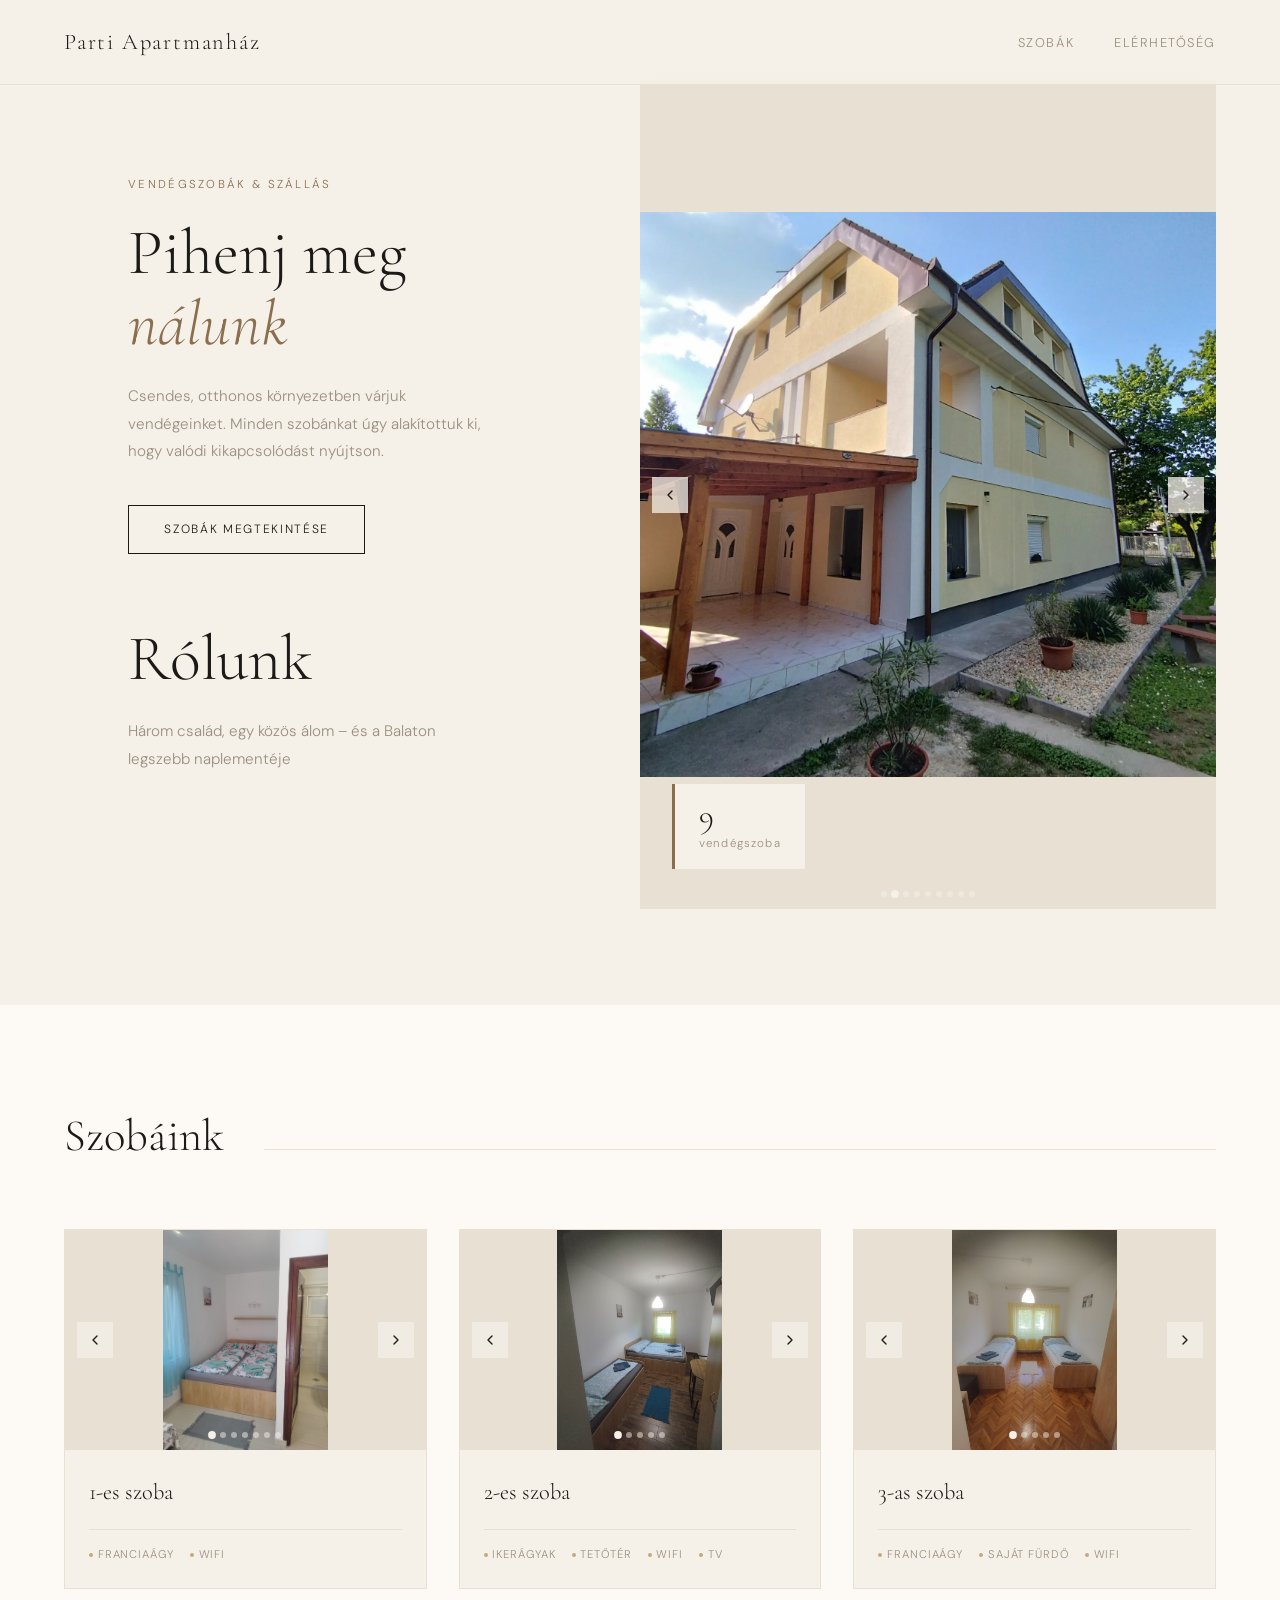
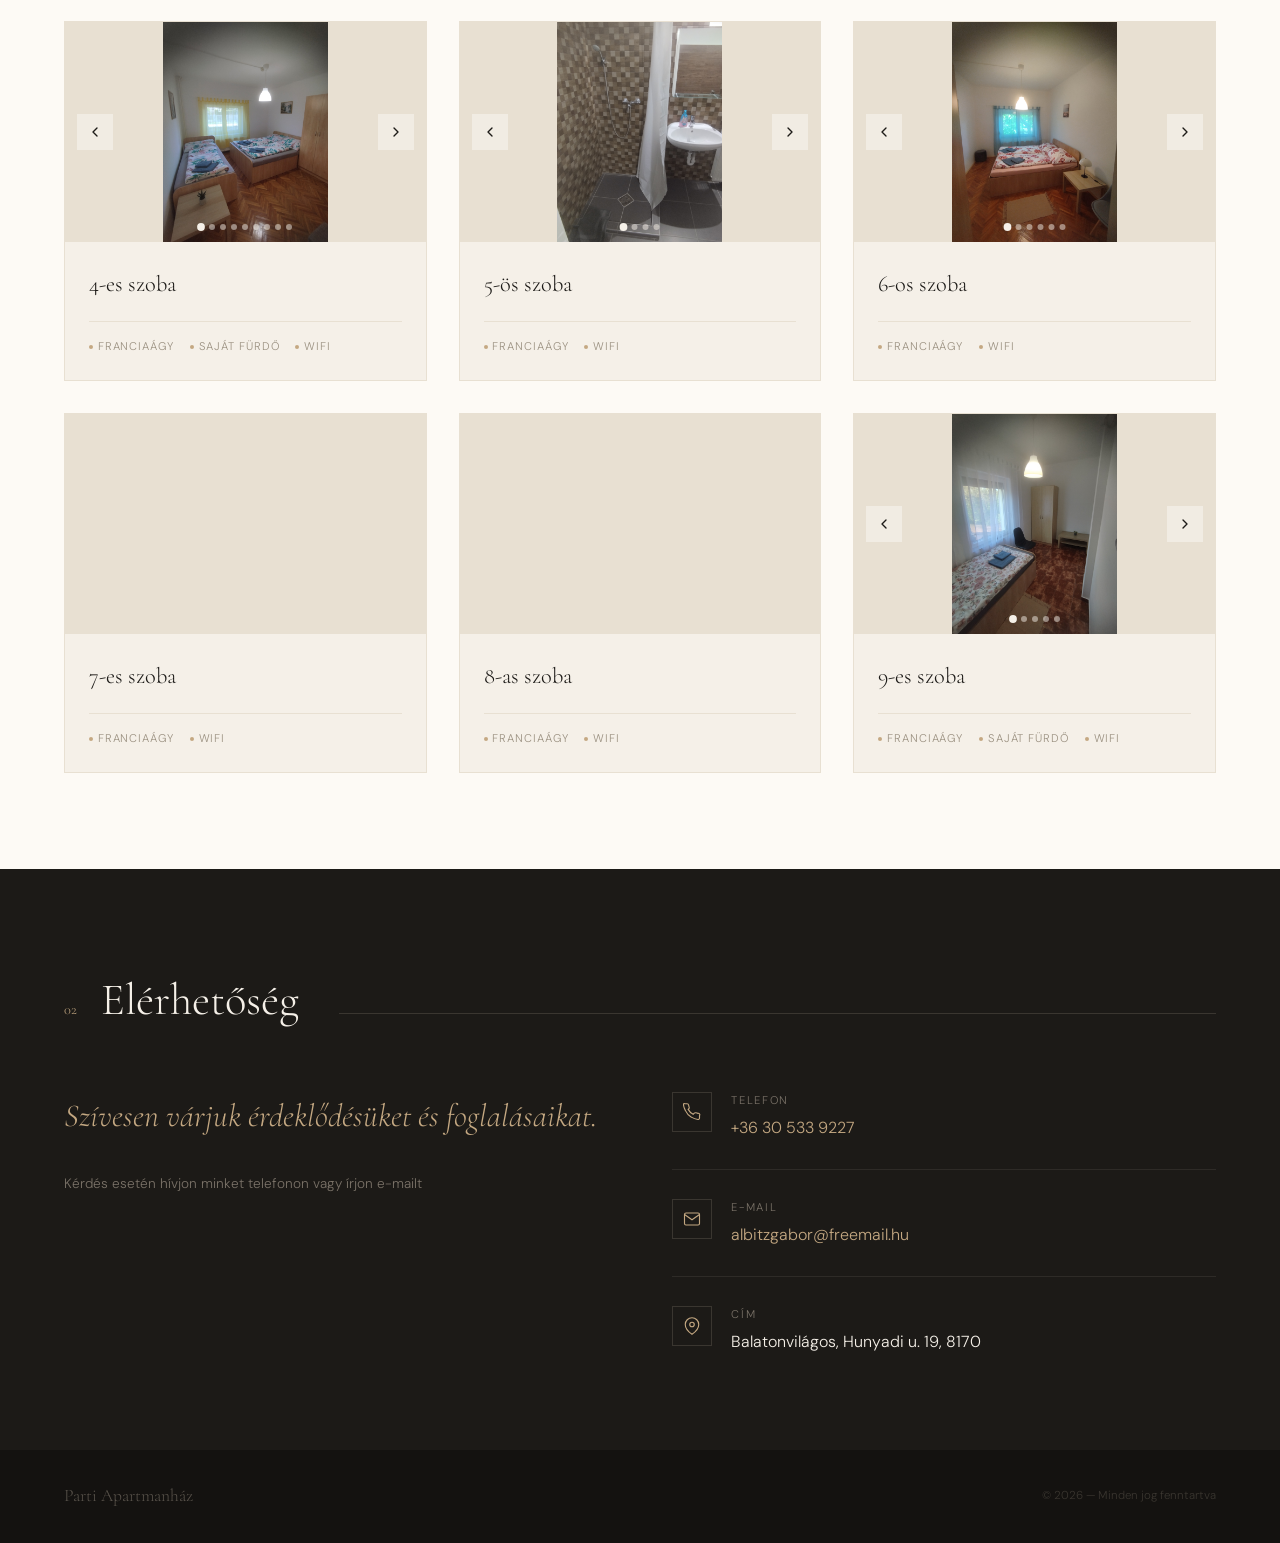
==== commit ff4db8c1: "asfdsgfhgasrsrg" ====
--- a/index.html
+++ b/index.html
@@ -274,6 +274,8 @@
       <h1 class="hero-title">Pihenj meg<br><em>nálunk</em></h1>
       <p class="hero-sub">Csendes, otthonos környezetben várjuk vendégeinket. Minden szobánkat úgy alakítottuk ki, hogy valódi kikapcsolódást nyújtson.</p>
       <a href="#szobak" class="btn">Szobák megtekintése</a>
+      <p class="hero-title"><br>Rólunk</p>
+      <p class="hero-sub">Három család, egy közös álom – és a Balaton legszebb naplementéje</p>
     </div>
     <div class="hero-image">
       <div class="slideshow" id="hero-slideshow" data-auto="4000">
@@ -290,7 +292,7 @@
         <div class="hero-stat-num" id="room-count">—</div>
         <div class="hero-stat-label">vendégszoba</div>
       </div>
-    </div>
+
   </section>
 
   <!-- SZOBÁK -->
@@ -311,7 +313,7 @@
     </div>
     <div class="contact-grid">
       <div class="fade-in">
-        <p class="contact-intro">"Szívesen várjuk érdeklődésüket és foglalásaikat."</p>
+        <p class="contact-intro">Szívesen várjuk érdeklődésüket és foglalásaikat.</p>
         <p class="contact-note">Kérdés esetén hívjon minket telefonon vagy írjon e-mailt</p>
       </div>
       <div class="contact-items fade-in">
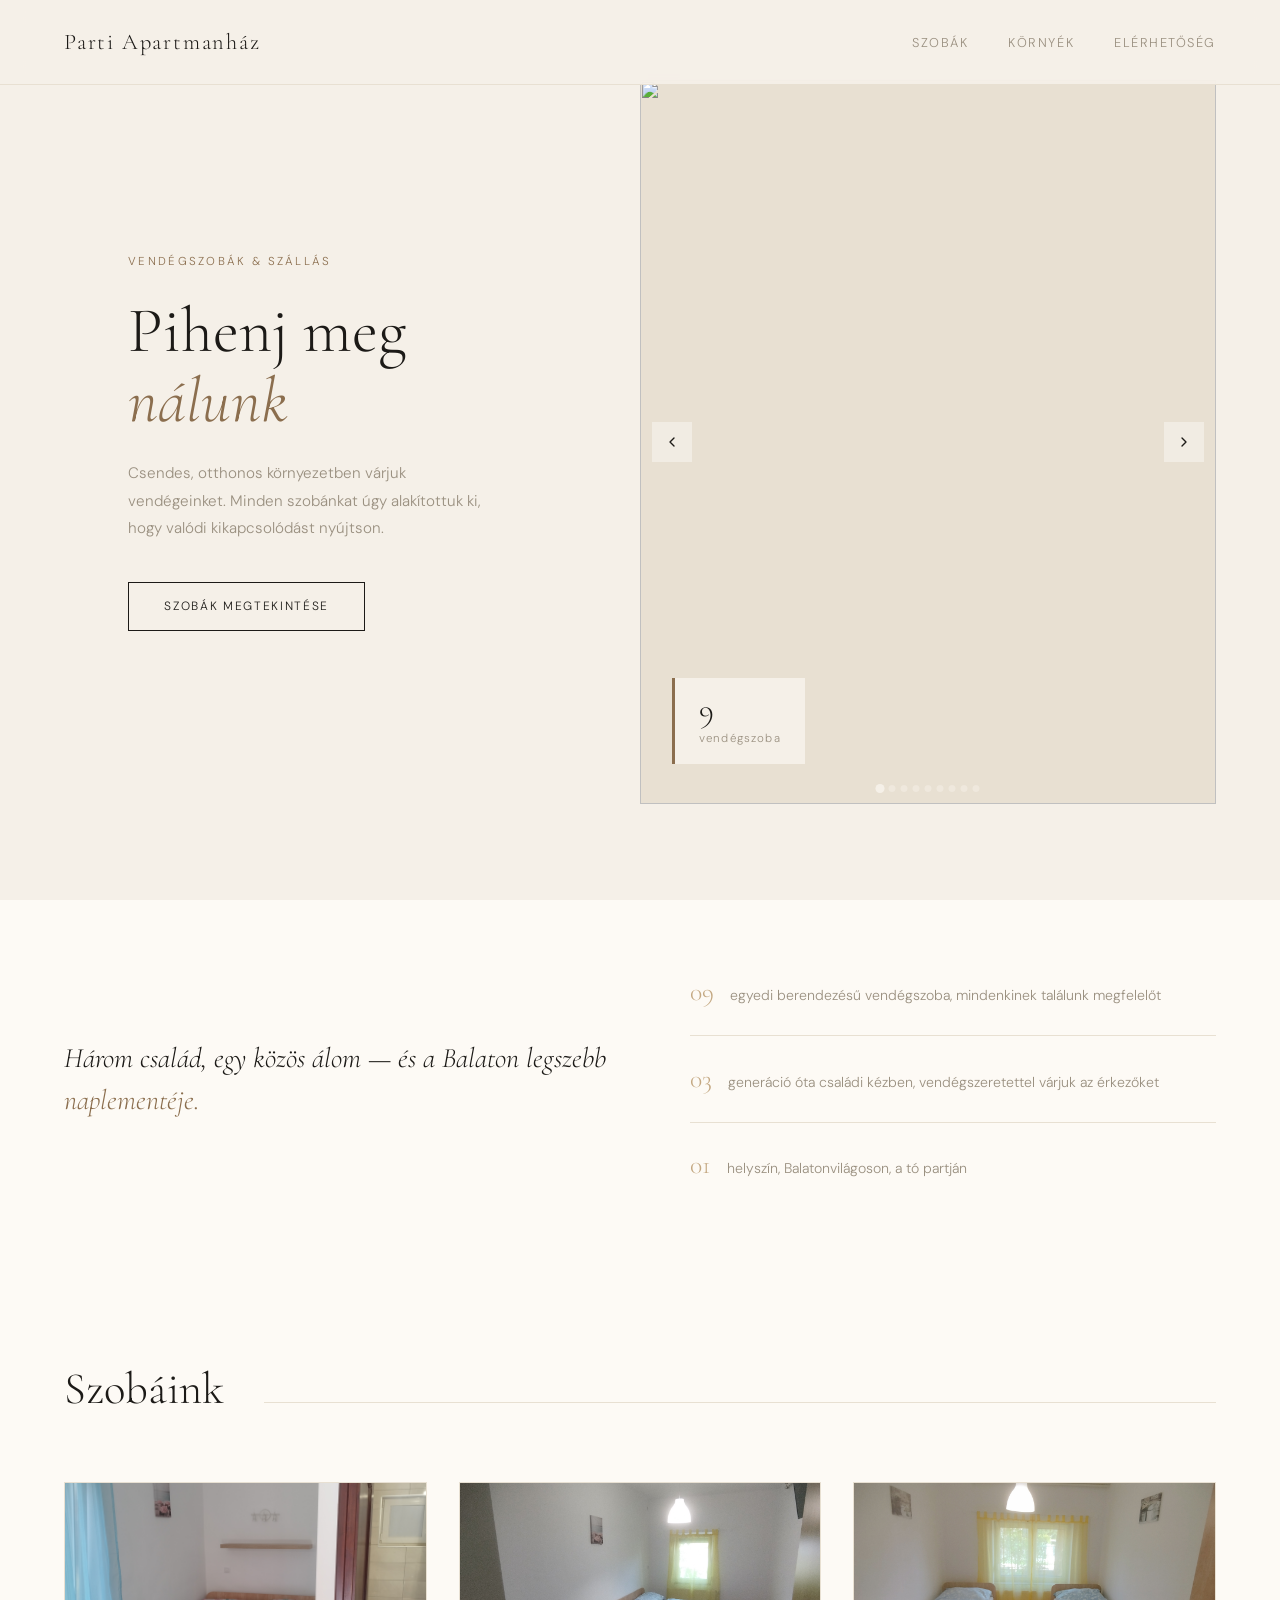
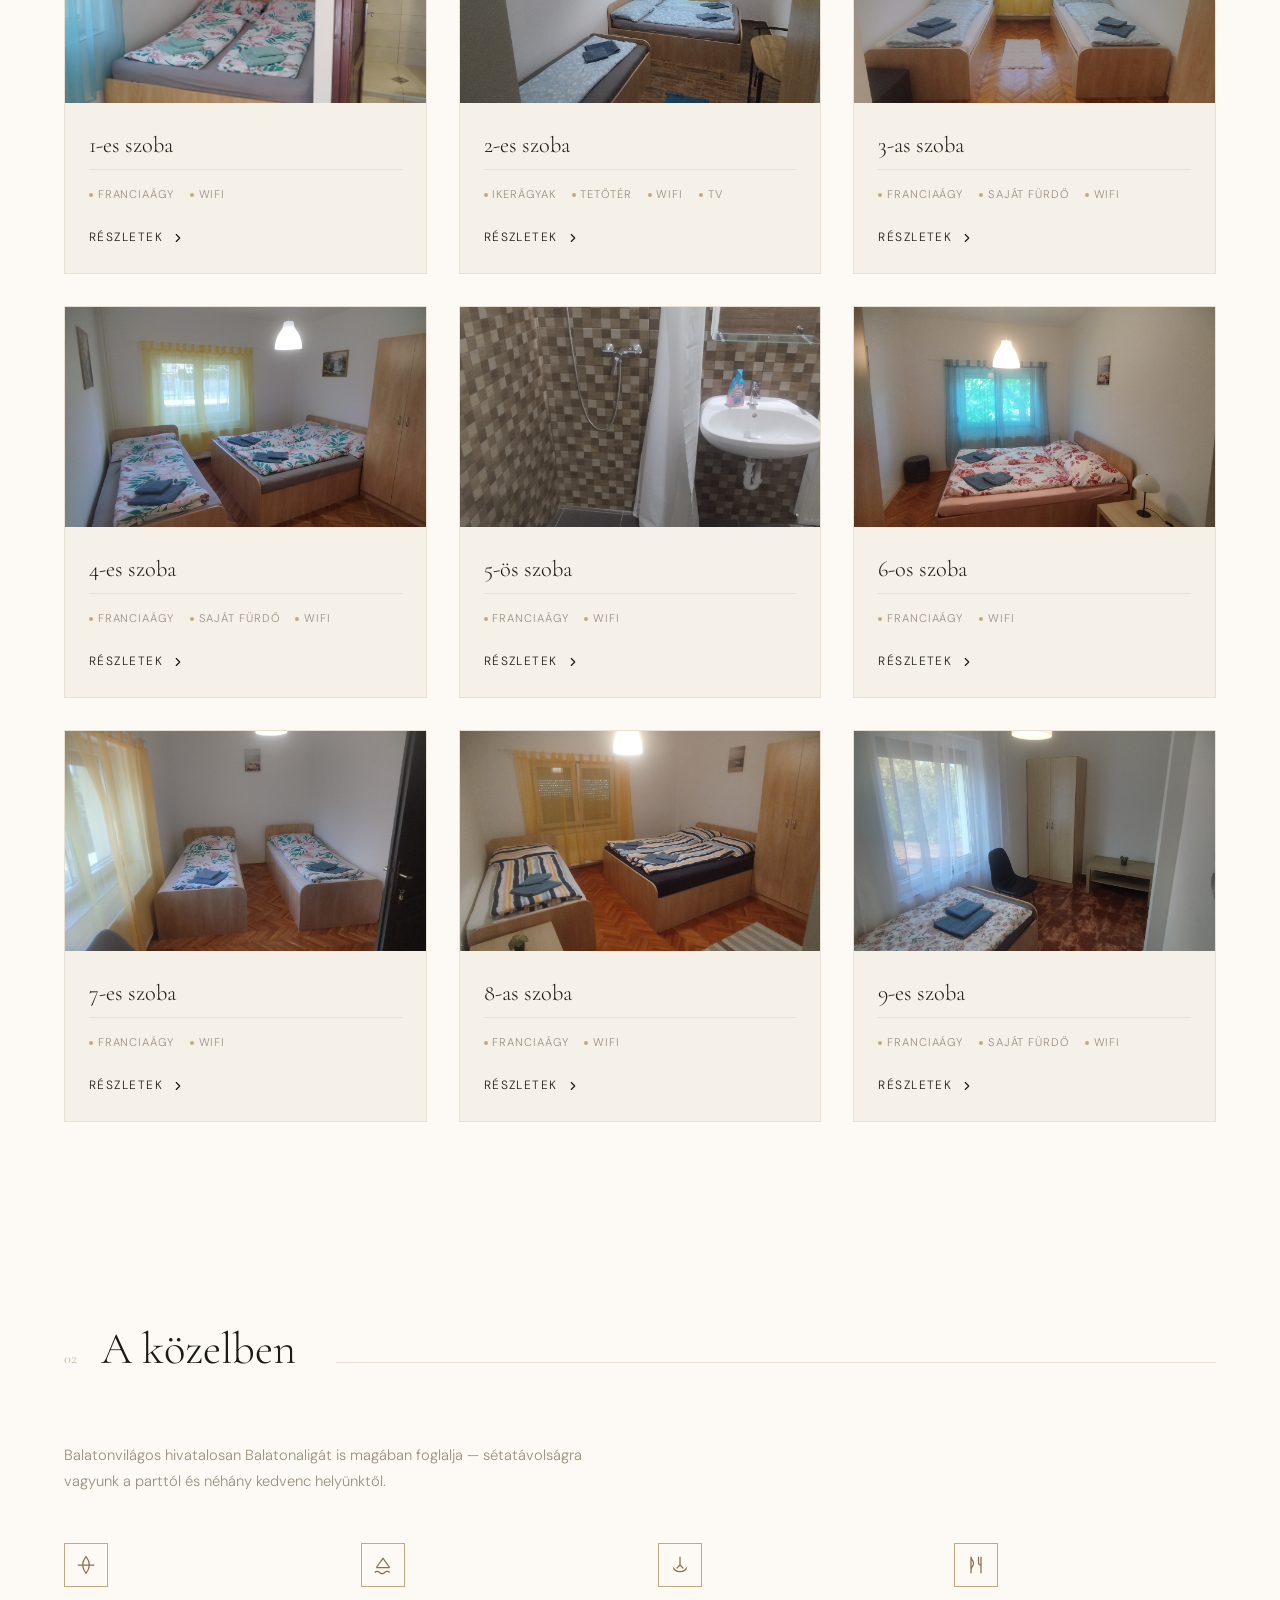
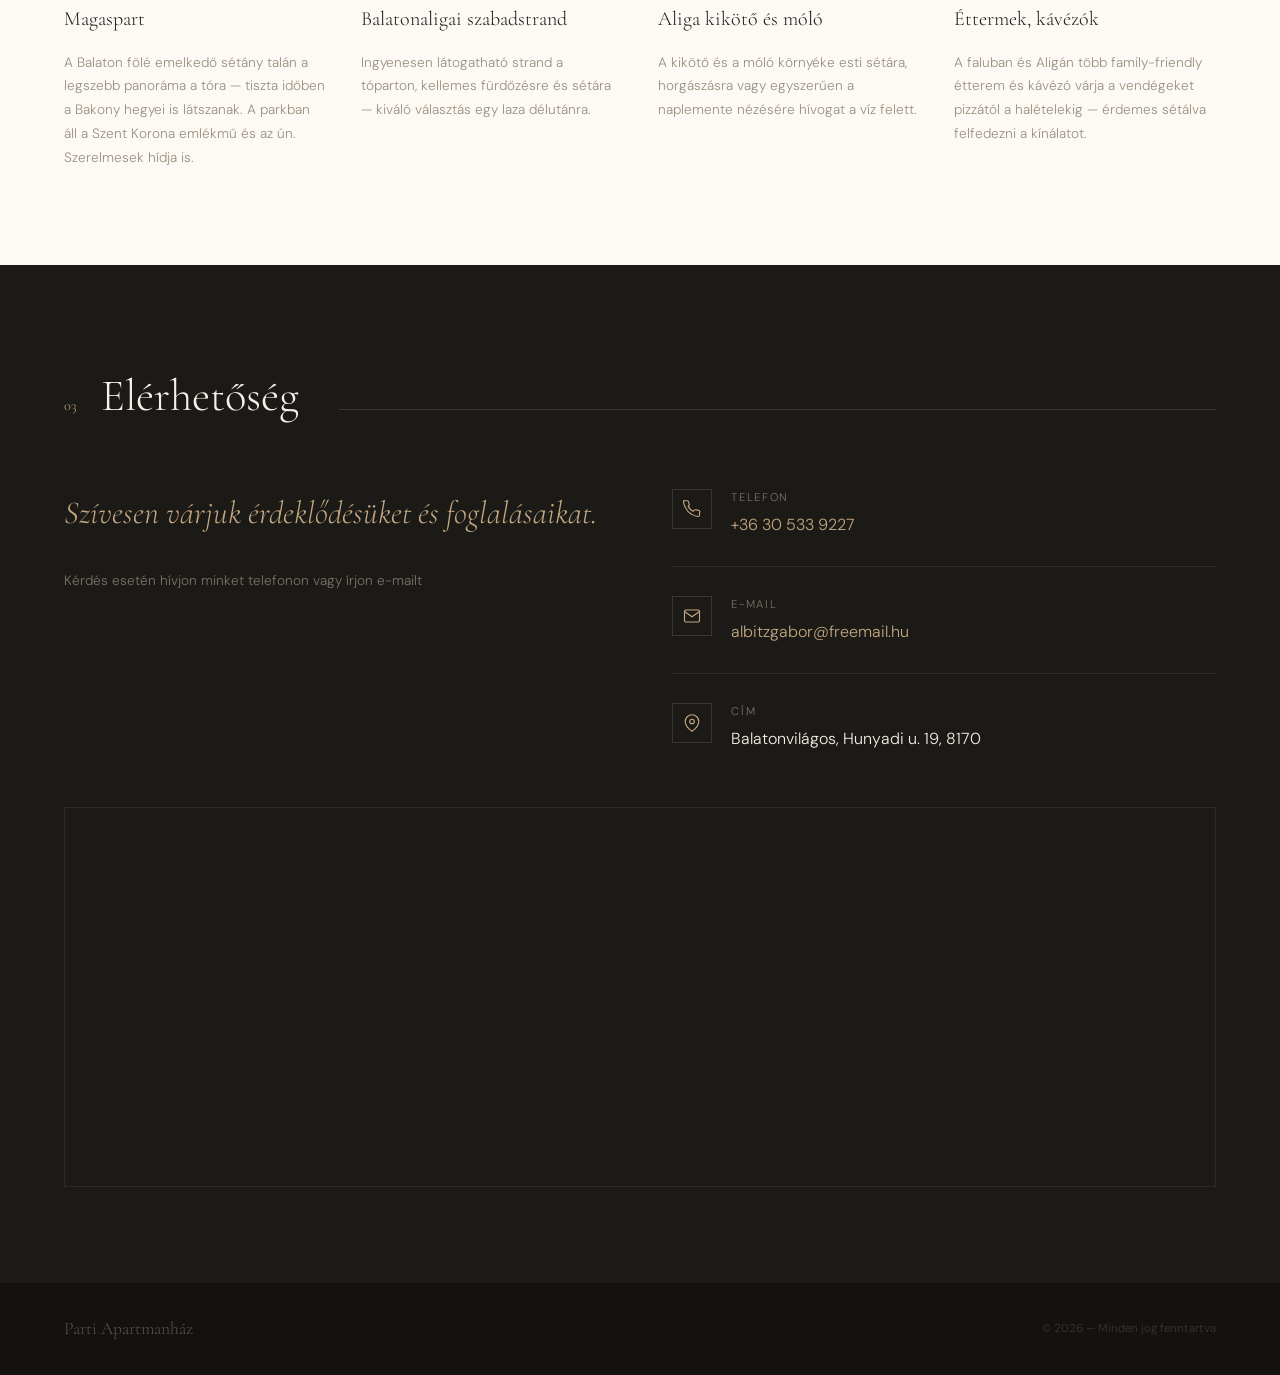
==== commit 96afa7cb: "feature" ====
--- a/index.html
+++ b/index.html
@@ -4,282 +4,47 @@
 <head>
   <meta charset="UTF-8">
   <meta name="viewport" content="width=device-width, initial-scale=1.0">
-  <title>Parti Apartmanház — Vendégszobák</title>
+  <title>Parti Apartmanház Balatonvilágos | Szállás a Balatonnál</title>
+  <meta name="description" content="Csendes, otthonos vendégszobák Balatonvilágoson, a Balaton partján. 9 egyedi berendezésű szoba, három családtól.">
   <link rel="preconnect" href="https://fonts.googleapis.com">
   <link
     href="https://fonts.googleapis.com/css2?family=Cormorant+Garamond:ital,wght@0,300;0,400;1,300&family=DM+Sans:wght@300;400&display=swap"
     rel="stylesheet">
-  <style>
-    *, *::before, *::after { box-sizing: border-box; margin: 0; padding: 0; }
-
-    :root {
-      --sand: #F5F0E8;
-      --stone: #E8E0D2;
-      --warm-gray: #9A9080;
-      --dark: #1C1A17;
-      --accent: #8B6E4E;
-      --light-accent: #C4A882;
-    }
-
-    html { scroll-behavior: smooth; }
-
-    body {
-      font-family: 'DM Sans', sans-serif;
-      background: var(--sand);
-      color: var(--dark);
-      font-weight: 300;
-      line-height: 1.6;
-      overflow-x: hidden;
-    }
-
-    /* ── NAV ── */
-    nav {
-      position: fixed; top: 0; left: 0; right: 0; z-index: 100;
-      display: flex; justify-content: space-between; align-items: center;
-      padding: 1.5rem 4rem;
-      background: rgba(245,240,232,.85);
-      backdrop-filter: blur(12px);
-      border-bottom: 1px solid var(--stone);
-    }
-    .nav-logo {
-      font-family: 'Cormorant Garamond', serif;
-      font-size: 1.4rem; font-weight: 300; letter-spacing: .08em;
-      color: var(--dark); text-decoration: none;
-    }
-    .nav-links { display: flex; gap: 2.5rem; list-style: none; }
-    .nav-links a {
-      font-size: .8rem; letter-spacing: .12em; text-transform: uppercase;
-      color: var(--warm-gray); text-decoration: none; transition: color .2s;
-    }
-    .nav-links a:hover { color: var(--dark); }
-
-    /* ── HERO ── */
-    .hero {
-      min-height: 100vh;
-      display: grid; grid-template-columns: 1fr 1fr;
-      padding-top: 5rem;
-    }
-    .hero-text {
-      display: flex; flex-direction: column; justify-content: center;
-      padding: 6rem 4rem;
-    }
-    .hero-eyebrow {
-      font-size: .72rem; letter-spacing: .2em; text-transform: uppercase;
-      color: var(--accent); margin-bottom: 1.5rem;
-    }
-    .hero-title {
-      font-family: 'Cormorant Garamond', serif;
-      font-size: clamp(3rem,5vw,5rem); font-weight: 300; line-height: 1.1;
-      margin-bottom: 1.5rem;
-    }
-    .hero-title em { font-style: italic; color: var(--accent); }
-    .hero-sub {
-      font-size: .95rem; color: var(--warm-gray);
-      max-width: 360px; line-height: 1.8; margin-bottom: 2.5rem;
-    }
-    .btn {
-      display: inline-block; padding: .85rem 2.2rem;
-      border: 1px solid var(--dark);
-      font-size: .75rem; letter-spacing: .14em; text-transform: uppercase;
-      color: var(--dark); text-decoration: none; transition: all .25s;
-      align-self: flex-start;
-    }
-    .btn:hover { background: var(--dark); color: var(--sand); }
-
-    /* ── SLIDESHOW ── */
-    .slideshow {
-      position: relative; overflow: hidden;
-      width: 100%; height: 100%; background: var(--stone);
-    }
-    .slideshow-track {
-      display: flex; width: 100%; height: 100%;
-      /* Nincs transition itt — JS állítja egyenként */
-    }
-    .slideshow-track img {
-      min-width: 100%; width: 100%; height: 100%;
-      object-fit: contain; background: var(--stone);
-      display: block; flex-shrink: 0;
-      cursor: zoom-in;
-    }
-    .slide-btn {
-      position: absolute; top: 50%; transform: translateY(-50%);
-      background: rgba(245,240,232,.75); border: none; cursor: pointer;
-      width: 36px; height: 36px;
-      display: flex; align-items: center; justify-content: center;
-      transition: background .2s; z-index: 2; padding: 0;
-    }
-    .slide-btn:hover { background: rgba(245,240,232,.97); }
-    .slide-btn.prev { left: .75rem; }
-    .slide-btn.next { right: .75rem; }
-    .slide-btn svg { width: 16px; height: 16px; stroke: var(--dark); }
-    .slide-dots {
-      position: absolute; bottom: .75rem; left: 50%; transform: translateX(-50%);
-      display: flex; gap: 5px; z-index: 2;
-    }
-    .slide-dot {
-      width: 6px; height: 6px; border-radius: 50%;
-      background: rgba(245,240,232,.5); border: none; cursor: pointer; padding: 0;
-      transition: background .2s, transform .2s;
-    }
-    .slide-dot.active { background: var(--sand); transform: scale(1.3); }
-
-    .hero-image { position: relative; overflow: hidden; min-height: 400px; }
-    .hero-image .slideshow { min-height: 400px; }
-    .hero-stat {
-      position: absolute; bottom: 2.5rem; left: 2rem;
-      background: var(--sand); padding: 1rem 1.5rem;
-      border-left: 3px solid var(--accent); z-index: 3;
-    }
-    .hero-stat-num {
-      font-family: 'Cormorant Garamond', serif;
-      font-size: 2rem; font-weight: 300; line-height: 1;
-    }
-    .hero-stat-label { font-size: .72rem; color: var(--warm-gray); letter-spacing: .1em; margin-top: .2rem; }
-
-    /* ── SECTIONS ── */
-    section { padding: 6rem 4rem; }
-    .section-header { display: flex; align-items: baseline; gap: 1.5rem; margin-bottom: 3.5rem; }
-    .section-num { font-family: 'Cormorant Garamond', serif; font-size: .9rem; color: var(--light-accent); }
-    .section-title { font-family: 'Cormorant Garamond', serif; font-size: clamp(2rem,3.5vw,2.8rem); font-weight: 300; }
-    .section-divider { flex: 1; height: 1px; background: var(--stone); margin-left: 1rem; }
-
-    /* ── ROOMS ── */
-    #szobak { background: #FDFAF5; }
-    .rooms-grid { display: grid; grid-template-columns: repeat(auto-fill, minmax(300px,1fr)); gap: 2rem; }
-    .room-card {
-      background: var(--sand); border: 1px solid var(--stone);
-      transition: transform .3s, box-shadow .3s; cursor: default;
-    }
-    .room-card:hover { transform: translateY(-4px); box-shadow: 0 12px 32px rgba(28,26,23,.08); }
-    .room-img { height: 220px; position: relative; overflow: hidden; }
-    .room-badge {
-      position: absolute; top: 1rem; right: 1rem;
-      background: var(--sand); padding: .3rem .75rem;
-      font-size: .65rem; letter-spacing: .12em; text-transform: uppercase;
-      color: var(--accent); border: 1px solid var(--light-accent);
-      z-index: 3; pointer-events: none;
-    }
-    .room-body { padding: 1.5rem; }
-    .room-name { font-family: 'Cormorant Garamond', serif; font-size: 1.4rem; font-weight: 300; margin-bottom: .4rem; }
-    .room-desc { font-size: .85rem; color: var(--warm-gray); line-height: 1.7; margin-bottom: 1.2rem; }
-    .room-features {
-      display: flex; gap: 1rem; flex-wrap: wrap;
-      border-top: 1px solid var(--stone); padding-top: 1rem;
-    }
-    .feature-tag {
-      font-size: .7rem; letter-spacing: .08em; text-transform: uppercase;
-      color: var(--warm-gray); display: flex; align-items: center; gap: .3rem;
-    }
-    .feature-tag::before {
-      content: ''; width: 4px; height: 4px; border-radius: 50%;
-      background: var(--light-accent); flex-shrink: 0;
-    }
-
-    /* ── CONTACT ── */
-    #elerhetoseg { background: var(--dark); color: var(--sand); }
-    #elerhetoseg .section-title { color: var(--sand); }
-    #elerhetoseg .section-num { color: var(--light-accent); }
-    #elerhetoseg .section-divider { background: #3A3630; }
-    .contact-grid { display: grid; grid-template-columns: 1fr 1fr; gap: 4rem; align-items: start; }
-    .contact-intro {
-      font-family: 'Cormorant Garamond', serif;
-      font-size: clamp(1.4rem,2.5vw,2rem); font-weight: 300; font-style: italic;
-      color: var(--light-accent); line-height: 1.5; margin-bottom: 2rem;
-    }
-    .contact-note { font-size: .85rem; color: #7A7268; line-height: 1.8; }
-    .contact-items { display: flex; flex-direction: column; gap: 1.8rem; }
-    .contact-item {
-      display: flex; align-items: flex-start; gap: 1.2rem;
-      padding-bottom: 1.8rem; border-bottom: 1px solid #2E2B27;
-    }
-    .contact-item:last-child { border-bottom: none; padding-bottom: 0; }
-    .contact-icon {
-      width: 40px; height: 40px; flex-shrink: 0;
-      border: 1px solid #3A3630;
-      display: flex; align-items: center; justify-content: center;
-      color: var(--light-accent);
-    }
-    .contact-label { font-size: .7rem; letter-spacing: .15em; text-transform: uppercase; color: #7A7268; margin-bottom: .3rem; }
-    .contact-value { font-size: 1rem; color: var(--sand); }
-    .contact-value a { color: var(--light-accent); text-decoration: none; }
-    .contact-value a:hover { text-decoration: underline; }
-
-    /* ── FOOTER ── */
-    footer {
-      background: #141210; padding: 2rem 4rem;
-      display: flex; justify-content: space-between; align-items: center;
-    }
-    .footer-logo { font-family: 'Cormorant Garamond', serif; font-size: 1.1rem; font-weight: 300; color: #5A544C; }
-    .footer-copy { font-size: .72rem; color: #3A3630; }
-
-    /* ── FADE-IN ── */
-    .fade-in { opacity: 0; transform: translateY(24px); transition: opacity .7s ease, transform .7s ease; }
-    .fade-in.visible { opacity: 1; transform: none; }
-
-    /* ── LIGHTBOX ── */
-    #lb-overlay {
-      display: none; position: fixed; inset: 0; z-index: 9000;
-      background: rgba(0,0,0,.9);
-      align-items: center; justify-content: center;
-    }
-    #lb-overlay.open { display: flex; }
-    #lb-close {
-      position: fixed; top: 16px; right: 20px;
-      background: none; border: 1px solid rgba(255,255,255,.3);
-      color: #fff; width: 38px; height: 38px; border-radius: 50%;
-      font-size: 22px; cursor: pointer;
-      display: flex; align-items: center; justify-content: center;
-    }
-    #lb-prev, #lb-next {
-      position: fixed; top: 50%; transform: translateY(-50%);
-      background: rgba(255,255,255,.12); border: none; color: #fff;
-      width: 44px; height: 44px; border-radius: 50%; font-size: 26px; cursor: pointer;
-    }
-    #lb-prev { left: 16px; }
-    #lb-next { right: 16px; }
-    #lb-img { max-width: 92vw; max-height: 88vh; object-fit: contain; border-radius: 4px; display: block; }
-    #lb-counter {
-      position: fixed; bottom: 18px; left: 50%; transform: translateX(-50%);
-      color: rgba(255,255,255,.55); font-size: 13px; font-family: 'DM Sans', sans-serif;
-    }
-
-    /* ── RESPONSIVE ── */
-    @media (max-width: 900px) {
-      nav { padding: 1.2rem 1.5rem; }
-      .nav-links { display: none; }
-      .hero { grid-template-columns: 1fr; min-height: auto; }
-      .hero-image { height: 60vw; min-height: 220px; }
-      .hero-text { padding: 5rem 1.5rem 3rem; }
-      section { padding: 4rem 1.5rem; }
-      .contact-grid { grid-template-columns: 1fr; gap: 2.5rem; }
-      footer { flex-direction: column; gap: .5rem; text-align: center; padding: 1.5rem; }
-    }
-  </style>
+  <link rel="stylesheet" href="style.css">
 </head>
 
 <body>
 
   <nav>
-    <a href="#" class="nav-logo">Parti Apartmanház</a>
+    <a href="index.html" class="nav-logo">Parti Apartmanház</a>
     <ul class="nav-links">
       <li><a href="#szobak">Szobák</a></li>
+      <li><a href="#kornyek">Környék</a></li>
       <li><a href="#elerhetoseg">Elérhetőség</a></li>
     </ul>
+    <button class="nav-toggle" id="nav-toggle" aria-label="Menü">
+      <svg viewBox="0 0 24 24" fill="none" stroke-width="2" stroke-linecap="round"><line x1="3" y1="6" x2="21" y2="6"/><line x1="3" y1="12" x2="21" y2="12"/><line x1="3" y1="18" x2="21" y2="18"/></svg>
+    </button>
+    <div class="mobile-menu" id="mobile-menu">
+      <a href="#szobak">Szobák</a>
+      <a href="#kornyek">Környék</a>
+      <a href="#elerhetoseg">Elérhetőség</a>
+    </div>
   </nav>
 
   <!-- HERO -->
   <section class="hero">
-    <div class="hero-text fade-in">
-      <p class="hero-eyebrow">Vendégszobák &amp; szállás</p>
-      <h1 class="hero-title">Pihenj meg<br><em>nálunk</em></h1>
-      <p class="hero-sub">Csendes, otthonos környezetben várjuk vendégeinket. Minden szobánkat úgy alakítottuk ki, hogy valódi kikapcsolódást nyújtson.</p>
-      <a href="#szobak" class="btn">Szobák megtekintése</a>
-      <p class="hero-title"><br>Rólunk</p>
-      <p class="hero-sub">Három család, egy közös álom – és a Balaton legszebb naplementéje</p>
+    <div class="hero-text">
+      <div class="hero-main fade-in">
+        <p class="hero-eyebrow">Vendégszobák &amp; szállás</p>
+        <h1 class="hero-title">Pihenj meg<br><em>nálunk</em></h1>
+        <p class="hero-sub">Csendes, otthonos környezetben várjuk vendégeinket. Minden szobánkat úgy alakítottuk ki, hogy valódi kikapcsolódást nyújtson.</p>
+        <a href="#szobak" class="btn">Szobák megtekintése</a>
+      </div>
     </div>
     <div class="hero-image">
       <div class="slideshow" id="hero-slideshow" data-auto="4000">
-        <div class="slideshow-track"><!-- hero képek JS tölti be --></div>
+        <div class="slideshow-track"></div>
         <button class="slide-btn prev" aria-label="Előző">
           <svg viewBox="0 0 24 24" fill="none" stroke-width="2" stroke-linecap="round" stroke-linejoin="round"><polyline points="15 18 9 12 15 6"/></svg>
         </button>
@@ -292,7 +57,28 @@
         <div class="hero-stat-num" id="room-count">—</div>
         <div class="hero-stat-label">vendégszoba</div>
       </div>
-
+    </div>
+  </section>
+
+  <!-- RÓLUNK -->
+  <section id="rolunk">
+    <div class="about-strip">
+      <p class="about-quote fade-in">Három család, egy közös álom — és a Balaton legszebb <em>naplementéje.</em></p>
+      <div class="about-facts fade-in">
+        <div class="about-fact">
+          <span class="about-fact-num" id="about-room-count">09</span>
+          <span class="about-fact-text">egyedi berendezésű vendégszoba, mindenkinek találunk megfelelőt</span>
+        </div>
+        <div class="about-fact">
+          <span class="about-fact-num">03</span>
+          <span class="about-fact-text">generáció óta családi kézben, vendégszeretettel várjuk az érkezőket</span>
+        </div>
+        <div class="about-fact">
+          <span class="about-fact-num">01</span>
+          <span class="about-fact-text">helyszín, Balatonvilágoson, a tó partján</span>
+        </div>
+      </div>
+    </div>
   </section>
 
   <!-- SZOBÁK -->
@@ -304,10 +90,50 @@
     <div class="rooms-grid" id="rooms-grid"><!-- JS tölti be --></div>
   </section>
 
+  <!-- A KÖZELBEN -->
+  <section id="kornyek">
+    <div class="section-header fade-in">
+      <span class="section-num">02</span>
+      <h2 class="section-title">A közelben</h2>
+      <div class="section-divider"></div>
+    </div>
+    <p class="kornyek-intro fade-in">Balatonvilágos hivatalosan Balatonaligát is magában foglalja — sétatávolságra vagyunk a parttól és néhány kedvenc helyünktől.</p>
+    <div class="kornyek-grid">
+      <div class="kornyek-card fade-in">
+        <div class="kornyek-icon">
+          <svg viewBox="0 0 24 24" fill="none" stroke="currentColor" stroke-width="1.5"><path d="M2 12h20M12 2c2.5 3 4 7 4 10s-1.5 7-4 10c-2.5-3-4-7-4-10s1.5-7 4-10z"/></svg>
+        </div>
+        <h3>Magaspart</h3>
+        <p>A Balaton fölé emelkedő sétány talán a legszebb panoráma a tóra — tiszta időben a Bakony hegyei is látszanak. A parkban áll a Szent Korona emlékmű és az ún. Szerelmesek hídja is.</p>
+      </div>
+      <div class="kornyek-card fade-in">
+        <div class="kornyek-icon">
+          <svg viewBox="0 0 24 24" fill="none" stroke="currentColor" stroke-width="1.5"><path d="M2 21c2-2 4-2 6 0s4 2 6 0 4-2 6 0M4 15l8-11 8 11M4 15h16"/></svg>
+        </div>
+        <h3>Balatonaligai szabadstrand</h3>
+        <p>Ingyenesen látogatható strand a tóparton, kellemes fürdőzésre és sétára — kiváló választás egy laza délutánra.</p>
+      </div>
+      <div class="kornyek-card fade-in">
+        <div class="kornyek-icon">
+          <svg viewBox="0 0 24 24" fill="none" stroke="currentColor" stroke-width="1.5"><path d="M12 2v10m0 0l4 4m-4-4l-4 4M4 15s2 5 8 5 8-5 8-5"/></svg>
+        </div>
+        <h3>Aliga kikötő és móló</h3>
+        <p>A kikötő és a móló környéke esti sétára, horgászásra vagy egyszerűen a naplemente nézésére hívogat a víz felett.</p>
+      </div>
+      <div class="kornyek-card fade-in">
+        <div class="kornyek-icon">
+          <svg viewBox="0 0 24 24" fill="none" stroke="currentColor" stroke-width="1.5"><path d="M6 2v20M6 2c0 4 3 4 3 8s-3 4-3 8M18 2v20M15 2v7a3 3 0 003 3"/></svg>
+        </div>
+        <h3>Éttermek, kávézók</h3>
+        <p>A faluban és Aligán több family-friendly étterem és kávézó várja a vendégeket pizzától a halételekig — érdemes sétálva felfedezni a kínálatot.</p>
+      </div>
+    </div>
+  </section>
+
   <!-- ELÉRHETŐSÉG -->
   <section id="elerhetoseg">
     <div class="section-header fade-in">
-      <span class="section-num">02</span>
+      <span class="section-num">03</span>
       <h2 class="section-title">Elérhetőség</h2>
       <div class="section-divider"></div>
     </div>
@@ -353,6 +179,9 @@
           </div>
         </div>
       </div>
+    </div>
+    <div class="map-wrap fade-in">
+      <iframe id="map-frame" title="Térkép — Parti Apartmanház" loading="lazy" referrerpolicy="no-referrer-when-downgrade"></iframe>
     </div>
   </section>
 
@@ -370,214 +199,71 @@
     <div id="lb-counter"></div>
   </div>
 
-  <!-- Képkonfiguráció -->
   <script src="images.js"></script>
-
+  <script src="site.js"></script>
   <script>
   (() => {
     'use strict';
 
-    // ── Lightbox ──────────────────────────────────────────────
-    const lbOverlay = document.getElementById('lb-overlay');
-    const lbImg     = document.getElementById('lb-img');
-    const lbCounter = document.getElementById('lb-counter');
-    let lbImages = [], lbCur = 0;
-
-    function openLightbox(imgs, idx) {
-      lbImages = imgs;
-      lbCur = idx;
-      lbOverlay.classList.add('open');
-      document.body.style.overflow = 'hidden';
-      updateLightbox();
-    }
-    function closeLightbox() {
-      lbOverlay.classList.remove('open');
-      document.body.style.overflow = '';
-    }
-    function updateLightbox() {
-      lbImg.src = lbImages[lbCur];
-      lbCounter.textContent = `${lbCur + 1} / ${lbImages.length}`;
-    }
-    function lbNav(dir) {
-      lbCur = (lbCur + dir + lbImages.length) % lbImages.length;
-      updateLightbox();
-    }
-
-    document.getElementById('lb-close').addEventListener('click', closeLightbox);
-    document.getElementById('lb-prev').addEventListener('click', () => lbNav(-1));
-    document.getElementById('lb-next').addEventListener('click', () => lbNav(1));
-    lbOverlay.addEventListener('click', e => { if (e.target === lbOverlay) closeLightbox(); });
-    document.addEventListener('keydown', e => {
-      if (!lbOverlay.classList.contains('open')) return;
-      if (e.key === 'Escape')      closeLightbox();
-      if (e.key === 'ArrowLeft')   lbNav(-1);
-      if (e.key === 'ArrowRight')  lbNav(1);
-    });
-
-    // ── Slideshow gyár ────────────────────────────────────────
-    // Egyetlen függvény, minden slideshow-t ez inicializál.
-    // Minden slideshow a saját scope-jában él — nincs keresztbe-iratkozás.
-    function initSlideshow(container, imagePaths, autoDelay) {
-      const track  = container.querySelector('.slideshow-track');
-      const dotsEl = container.querySelector('.slide-dots');
-      const prevBtn = container.querySelector('.slide-btn.prev');
-      const nextBtn = container.querySelector('.slide-btn.next');
-
-      // Képek beillesztése
-      imagePaths.forEach(src => {
-        const img = document.createElement('img');
-        img.src = src;
-        img.alt = '';
-        track.appendChild(img);
-      });
-
-      const slides = Array.from(track.children);
-      const count  = slides.length;
-
-      if (count <= 1) {
-        if (prevBtn) prevBtn.style.display = 'none';
-        if (nextBtn) nextBtn.style.display = 'none';
-      }
-
-      // Dots generálása
-      slides.forEach((_, i) => {
-        const dot = document.createElement('button');
-        dot.className = 'slide-dot' + (i === 0 ? ' active' : '');
-        dot.setAttribute('aria-label', `${i + 1}. kép`);
-        dot.addEventListener('click', () => { goTo(i); resetTimer(); });
-        dotsEl.appendChild(dot);
-      });
-
-      let current = 0;
-      let timer = null;
-
-      function goTo(n) {
-        current = ((n % count) + count) % count;
-        // instant ugrás, nincs CSS transition — ezért nem csúszik egyszerre az összes
-        track.style.transition = 'none';
-        track.style.transform  = `translateX(-${current * 100}%)`;
-        // animált átmenet visszakapcsolása a következő lépéshez
-        requestAnimationFrame(() => {
-          track.style.transition = 'transform 0.55s cubic-bezier(0.4, 0, 0.2, 1)';
-        });
-        dotsEl.querySelectorAll('.slide-dot').forEach((d, i) =>
-          d.classList.toggle('active', i === current)
-        );
-      }
-
-      // Az első megjelenítés — azonnali pozícionálás, nincs animáció
-      track.style.transition = 'none';
-      track.style.transform  = 'translateX(0)';
-
-      function resetTimer() {
-        if (!autoDelay) return;
-        clearInterval(timer);
-        timer = setInterval(() => goTo(current + 1), autoDelay);
-      }
-
-      if (prevBtn) prevBtn.addEventListener('click', () => { goTo(current - 1); resetTimer(); });
-      if (nextBtn) nextBtn.addEventListener('click', () => { goTo(current + 1); resetTimer(); });
-
-      if (autoDelay) {
-        timer = setInterval(() => goTo(current + 1), autoDelay);
-      }
-
-      // Swipe
-      let startX = 0;
-      track.addEventListener('touchstart', e => { startX = e.touches[0].clientX; }, { passive: true });
-      track.addEventListener('touchend', e => {
-        const diff = startX - e.changedTouches[0].clientX;
-        if (Math.abs(diff) > 40) { goTo(current + (diff > 0 ? 1 : -1)); resetTimer(); }
-      }, { passive: true });
-
-      // Lightbox kapcsolat — csak az ebben a slideshow-ban lévő képek
-      slides.forEach((img, idx) => {
-        img.addEventListener('click', () =>
-          openLightbox(imagePaths, idx)
-        );
-      });
-    }
-
     // ── Hero slideshow ────────────────────────────────────────
     const heroSS = document.getElementById('hero-slideshow');
-    initSlideshow(heroSS, SITE_CONFIG.hero, parseInt(heroSS.dataset.auto) || 0);
-
-    // ── Szobák generálása ─────────────────────────────────────
+    Site.initSlideshow(heroSS, SITE_CONFIG.hero, parseInt(heroSS.dataset.auto) || 0);
+
+    document.getElementById('room-count').textContent = SITE_CONFIG.rooms.length;
+    document.getElementById('about-room-count').textContent =
+      String(SITE_CONFIG.rooms.length).padStart(2, '0');
+
+    // ── Szoba-kártyák generálása ───────────────────────────────
     const grid = document.getElementById('rooms-grid');
-    document.getElementById('room-count').textContent = SITE_CONFIG.rooms.length;
+    const arrowSVG = dir => `
+      <svg viewBox="0 0 24 24" fill="none" stroke-width="2" stroke-linecap="round" stroke-linejoin="round">
+        <polyline points="${dir === 'prev' ? '15 18 9 12 15 6' : '9 18 15 12 9 6'}"/>
+      </svg>`;
 
     SITE_CONFIG.rooms.forEach(room => {
-      // Kártya wrapper
-      const card = document.createElement('div');
+      const card = document.createElement('a');
       card.className = 'room-card fade-in';
-
-      // Slideshow konténer
+      card.href = `szoba.html?id=${room.id}`;
+
       const roomImgDiv = document.createElement('div');
       roomImgDiv.className = 'room-img';
-
-      const ssDiv = document.createElement('div');
-      ssDiv.className = 'slideshow';
-
-      const arrowSVG = dir => `
-        <svg viewBox="0 0 24 24" fill="none" stroke-width="2" stroke-linecap="round" stroke-linejoin="round">
-          <polyline points="${dir === 'prev' ? '15 18 9 12 15 6' : '9 18 15 12 9 6'}"/>
-        </svg>`;
-
-      ssDiv.innerHTML = `
-        <div class="slideshow-track"></div>
-        <button class="slide-btn prev" aria-label="Előző">${arrowSVG('prev')}</button>
-        <button class="slide-btn next" aria-label="Következő">${arrowSVG('next')}</button>
-        <div class="slide-dots"></div>
-      `;
+      const thumb = document.createElement('img');
+      thumb.src = room.images[0];
+      thumb.alt = room.name;
+      thumb.loading = 'lazy';
+      roomImgDiv.appendChild(thumb);
 
       if (room.badge) {
         const badge = document.createElement('span');
         badge.className = 'room-badge';
         badge.textContent = room.badge;
-        ssDiv.appendChild(badge);
+        roomImgDiv.appendChild(badge);
       }
-
-      roomImgDiv.appendChild(ssDiv);
       card.appendChild(roomImgDiv);
 
-      // Szöveges rész
       const body = document.createElement('div');
       body.className = 'room-body';
       body.innerHTML = `
         <h3 class="room-name">${room.name}</h3>
-        ${room.desc ? `<p class="room-desc">${room.desc}</p>` : '<p class="room-desc"></p>'}
+        ${room.desc ? `<p class="room-desc">${room.desc}</p>` : ''}
         <div class="room-features">
           ${room.features.map(f => `<span class="feature-tag">${f}</span>`).join('')}
         </div>
+        <span class="room-link">Részletek ${arrowSVG('next')}</span>
       `;
       card.appendChild(body);
       grid.appendChild(card);
-
-      // Slideshow inicializálása
-      initSlideshow(ssDiv, room.images, room.autoDelay || 0);
     });
 
-    // ── Fade-in megfigyelő ────────────────────────────────────
-    const io = new IntersectionObserver((entries) => {
-      entries.forEach((e, i) => {
-        if (e.isIntersecting) {
-          setTimeout(() => e.target.classList.add('visible'), i * 80);
-          io.unobserve(e.target);
-        }
-      });
-    }, { threshold: 0.1 });
-
-    document.querySelectorAll('.fade-in').forEach(el => io.observe(el));
-
-    // A dinamikusan generált kártyák már a DOM-ban vannak,
-    // de az observer már lefutott — újra regisztráljuk őket:
-    document.querySelectorAll('.room-card.fade-in').forEach(el => {
-      el.classList.remove('visible');
-      io.observe(el);
-    });
+    // ── Térkép ────────────────────────────────────────────────
+    Site.initMap(document.getElementById('map-frame'), 'Balatonvilágos, Hunyadi u. 19, 8170');
+
+    // ── Fade-in ────────────────────────────────────────────────
+    const io = Site.initFadeIn();
+    Site.refreshFadeIn(io, '.room-card.fade-in');
 
   })();
   </script>
 
 </body>
-</html>+</html>
--- a/style.css
+++ b/style.css
@@ -0,0 +1,406 @@
+*, *::before, *::after { box-sizing: border-box; margin: 0; padding: 0; }
+
+:root {
+  --sand: #F5F0E8;
+  --stone: #E8E0D2;
+  --warm-gray: #9A9080;
+  --dark: #1C1A17;
+  --accent: #8B6E4E;
+  --light-accent: #C4A882;
+}
+
+html { scroll-behavior: smooth; }
+
+body {
+  font-family: 'DM Sans', sans-serif;
+  background: var(--sand);
+  color: var(--dark);
+  font-weight: 300;
+  line-height: 1.6;
+  overflow-x: hidden;
+}
+
+a { color: inherit; }
+
+/* ── NAV ── */
+nav {
+  position: fixed; top: 0; left: 0; right: 0; z-index: 100;
+  display: flex; justify-content: space-between; align-items: center;
+  padding: 1.5rem 4rem;
+  background: rgba(245,240,232,.9);
+  backdrop-filter: blur(12px);
+  border-bottom: 1px solid var(--stone);
+}
+.nav-logo {
+  font-family: 'Cormorant Garamond', serif;
+  font-size: 1.4rem; font-weight: 300; letter-spacing: .08em;
+  color: var(--dark); text-decoration: none;
+}
+.nav-links { display: flex; gap: 2.5rem; list-style: none; }
+.nav-links a {
+  font-size: .8rem; letter-spacing: .12em; text-transform: uppercase;
+  color: var(--warm-gray); text-decoration: none; transition: color .2s;
+}
+.nav-links a:hover, .nav-links a.active { color: var(--dark); }
+
+.nav-toggle {
+  display: none; background: none; border: none; cursor: pointer;
+  width: 40px; height: 40px; align-items: center; justify-content: center;
+  flex-shrink: 0;
+}
+.nav-toggle svg { width: 22px; height: 22px; stroke: var(--dark); }
+
+.mobile-menu {
+  position: absolute; top: 100%; left: 0; right: 0;
+  background: var(--sand); border-bottom: 1px solid var(--stone);
+  display: flex; flex-direction: column;
+  padding: .5rem 1.5rem 1rem;
+  transform: translateY(-8px); opacity: 0; pointer-events: none;
+  transition: transform .22s ease, opacity .22s ease;
+}
+.mobile-menu.open { transform: translateY(0); opacity: 1; pointer-events: auto; }
+.mobile-menu a {
+  padding: 1rem 0; font-size: .95rem; letter-spacing: .04em;
+  color: var(--dark); text-decoration: none;
+  border-bottom: 1px solid var(--stone);
+}
+.mobile-menu a:last-child { border-bottom: none; }
+
+/* ── SECTIONS ── */
+section { padding: 6rem 4rem; }
+.section-header { display: flex; align-items: baseline; gap: 1.5rem; margin-bottom: 3.5rem; }
+.section-num { font-family: 'Cormorant Garamond', serif; font-size: .9rem; color: var(--light-accent); }
+.section-title { font-family: 'Cormorant Garamond', serif; font-size: clamp(2rem,3.5vw,2.8rem); font-weight: 300; }
+.section-divider { flex: 1; height: 1px; background: var(--stone); margin-left: 1rem; }
+
+.btn {
+  display: inline-block; padding: .85rem 2.2rem;
+  border: 1px solid var(--dark);
+  font-size: .75rem; letter-spacing: .14em; text-transform: uppercase;
+  color: var(--dark); text-decoration: none; transition: all .25s;
+}
+.btn:hover { background: var(--dark); color: var(--sand); }
+.btn-light { border-color: var(--light-accent); color: var(--light-accent); }
+.btn-light:hover { background: var(--light-accent); color: var(--dark); }
+
+/* ── SLIDESHOW ── */
+.slideshow {
+  position: relative; overflow: hidden;
+  width: 100%; height: 100%; background: var(--stone);
+}
+.slideshow-track { display: flex; width: 100%; height: 100%; }
+.slideshow-track img {
+  min-width: 100%; width: 100%; height: 100%;
+  object-fit: contain; background: var(--stone);
+  display: block; flex-shrink: 0; cursor: zoom-in;
+}
+.slide-btn {
+  position: absolute; top: 50%; transform: translateY(-50%);
+  background: rgba(245,240,232,.75); border: none; cursor: pointer;
+  width: 40px; height: 40px;
+  display: flex; align-items: center; justify-content: center;
+  transition: background .2s; z-index: 2; padding: 0;
+}
+.slide-btn:hover { background: rgba(245,240,232,.97); }
+.slide-btn.prev { left: .75rem; }
+.slide-btn.next { right: .75rem; }
+.slide-btn svg { width: 16px; height: 16px; stroke: var(--dark); }
+.slide-dots {
+  position: absolute; bottom: .75rem; left: 50%; transform: translateX(-50%);
+  display: flex; gap: 5px; z-index: 2;
+}
+.slide-dot {
+  width: 7px; height: 7px; border-radius: 50%;
+  background: rgba(245,240,232,.5); border: none; cursor: pointer; padding: 0;
+  transition: background .2s, transform .2s;
+}
+.slide-dot.active { background: var(--sand); transform: scale(1.3); }
+
+/* ── HERO ── */
+.hero { min-height: 100vh; display: grid; grid-template-columns: 1fr 1fr; padding-top: 5rem; }
+.hero-text { display: flex; flex-direction: column; justify-content: center; padding: 6rem 4rem; gap: 2.5rem; }
+.hero-eyebrow { font-size: .72rem; letter-spacing: .2em; text-transform: uppercase; color: var(--accent); margin-bottom: 1.5rem; }
+.hero-title { font-family: 'Cormorant Garamond', serif; font-size: clamp(3rem,5vw,5rem); font-weight: 300; line-height: 1.1; margin-bottom: 1.5rem; }
+.hero-title em { font-style: italic; color: var(--accent); }
+.hero-sub { font-size: .95rem; color: var(--warm-gray); max-width: 360px; line-height: 1.8; margin-bottom: 2.5rem; }
+.hero-main .btn { align-self: flex-start; }
+
+.hero-image { position: relative; overflow: hidden; min-height: 400px; }
+.hero-image .slideshow { min-height: 400px; }
+.hero-stat {
+  position: absolute; bottom: 2.5rem; left: 2rem;
+  background: var(--sand); padding: 1rem 1.5rem;
+  border-left: 3px solid var(--accent); z-index: 3;
+}
+.hero-stat-num { font-family: 'Cormorant Garamond', serif; font-size: 2rem; font-weight: 300; line-height: 1; }
+.hero-stat-label { font-size: .72rem; color: var(--warm-gray); letter-spacing: .1em; margin-top: .2rem; }
+
+/* ── ABOUT STRIP ── */
+#rolunk { background: #FDFAF5; padding-top: 4.5rem; padding-bottom: 4.5rem; }
+.about-strip { display: grid; grid-template-columns: 1.1fr 1fr; gap: 3rem; align-items: center; }
+.about-quote {
+  font-family: 'Cormorant Garamond', serif; font-style: italic;
+  font-size: clamp(1.4rem,2.2vw,1.9rem); font-weight: 300; line-height: 1.5;
+  color: var(--dark);
+}
+.about-quote em { color: var(--accent); font-style: italic; }
+.about-facts { display: flex; flex-direction: column; gap: 1.4rem; }
+.about-fact { display: flex; align-items: baseline; gap: 1rem; border-bottom: 1px solid var(--stone); padding-bottom: 1.4rem; }
+.about-fact:last-child { border-bottom: none; padding-bottom: 0; }
+.about-fact-num { font-family: 'Cormorant Garamond', serif; font-size: 1.6rem; color: var(--light-accent); flex-shrink: 0; }
+.about-fact-text { font-size: .88rem; color: var(--warm-gray); line-height: 1.7; }
+
+/* ── ROOMS GRID ── */
+#szobak { background: #FDFAF5; }
+.rooms-grid { display: grid; grid-template-columns: repeat(auto-fill, minmax(300px,1fr)); gap: 2rem; }
+.room-card {
+  background: var(--sand); border: 1px solid var(--stone);
+  transition: transform .3s, box-shadow .3s; text-decoration: none; color: inherit;
+  display: block;
+}
+.room-card:hover { transform: translateY(-4px); box-shadow: 0 12px 32px rgba(28,26,23,.08); }
+.room-img { height: 220px; position: relative; overflow: hidden; pointer-events: none; }
+.room-img img { width: 100%; height: 100%; object-fit: cover; display: block; }
+.room-badge {
+  position: absolute; top: 1rem; right: 1rem;
+  background: var(--sand); padding: .3rem .75rem;
+  font-size: .65rem; letter-spacing: .12em; text-transform: uppercase;
+  color: var(--accent); border: 1px solid var(--light-accent);
+  z-index: 3;
+}
+.room-body { padding: 1.5rem; }
+.room-name { font-family: 'Cormorant Garamond', serif; font-size: 1.4rem; font-weight: 300; margin-bottom: .4rem; }
+.room-desc { font-size: .85rem; color: var(--warm-gray); line-height: 1.7; margin-bottom: 1.2rem; min-height: 1em; }
+.room-features {
+  display: flex; gap: 1rem; flex-wrap: wrap;
+  border-top: 1px solid var(--stone); padding-top: 1rem; margin-bottom: 1.2rem;
+}
+.feature-tag { font-size: .7rem; letter-spacing: .08em; text-transform: uppercase; color: var(--warm-gray); display: flex; align-items: center; gap: .3rem; }
+.feature-tag::before { content: ''; width: 4px; height: 4px; border-radius: 50%; background: var(--light-accent); flex-shrink: 0; }
+.room-link { font-size: .75rem; letter-spacing: .12em; text-transform: uppercase; color: var(--dark); display: inline-flex; align-items: center; gap: .5rem; }
+.room-link svg { width: 14px; height: 14px; stroke: var(--dark); transition: transform .2s; }
+.room-card:hover .room-link svg { transform: translateX(4px); }
+
+/* ── FEJLÉC (szoba.html) ── */
+.page-header {
+  padding: 7rem 4rem 0; display: flex; flex-direction: column; gap: .9rem;
+}
+.back-home {
+  display: inline-flex; align-items: center; gap: .55rem; align-self: flex-start;
+  font-size: .78rem; letter-spacing: .1em; text-transform: uppercase;
+  color: var(--dark); text-decoration: none; padding: .55rem 1rem;
+  border: 1px solid var(--stone); transition: background .2s, border-color .2s;
+}
+.back-home:hover { background: #FDFAF5; border-color: var(--light-accent); }
+.back-home svg { width: 14px; height: 14px; stroke: currentColor; }
+
+.breadcrumb {
+  padding: 0; font-size: .78rem; letter-spacing: .04em;
+  color: var(--warm-gray); display: flex; gap: .5rem; align-items: center; flex-wrap: wrap;
+}
+.breadcrumb a { color: var(--warm-gray); text-decoration: none; }
+.breadcrumb a:hover { color: var(--dark); }
+.breadcrumb .sep { color: var(--light-accent); }
+.breadcrumb .current { color: var(--dark); }
+
+/* ── ÁRKALKULÁTOR ── */
+.price-calc {
+  border: 1px solid var(--stone); background: #FDFAF5; padding: 1.6rem;
+  max-width: 460px;
+}
+.calc-title {
+  font-family: 'Cormorant Garamond', serif; font-size: 1.3rem; font-weight: 300;
+  margin-bottom: 1.1rem;
+}
+.calc-row { display: grid; grid-template-columns: 1fr 1fr; gap: 1rem; margin-bottom: 1rem; }
+.calc-row.calc-row-guests { grid-template-columns: 1fr; max-width: 160px; }
+.calc-field { display: flex; flex-direction: column; gap: .35rem; }
+.calc-field label {
+  font-size: .68rem; letter-spacing: .1em; text-transform: uppercase; color: var(--warm-gray);
+}
+.calc-field input {
+  font-family: 'DM Sans', sans-serif; font-size: .9rem; color: var(--dark);
+  border: none; border-bottom: 1px solid var(--stone); background: transparent;
+  padding: .5rem .1rem; outline: none; transition: border-color .2s;
+}
+.calc-field input:focus { border-color: var(--accent); }
+
+.calc-result { margin: 1.2rem 0; min-height: 1.5rem; }
+.calc-line { display: flex; justify-content: space-between; font-size: .85rem; color: var(--warm-gray); padding: .4rem 0; }
+.calc-line-note { font-size: .75rem; font-style: italic; color: var(--accent); }
+.calc-total {
+  border-top: 1px solid var(--stone); margin-top: .3rem; padding-top: .8rem;
+  font-size: 1.05rem; color: var(--dark);
+}
+.calc-total span:last-child { font-family: 'Cormorant Garamond', serif; font-size: 1.4rem; }
+.calc-warning { font-size: .8rem; color: var(--accent); padding: .4rem 0; }
+.calc-missing { font-size: .85rem; color: var(--warm-gray); }
+
+.calc-cta {
+  display: block; width: 100%; text-align: center; margin-top: .4rem;
+}
+.calc-cta[aria-disabled="true"] { opacity: .45; pointer-events: none; }
+.calc-note { font-size: .72rem; color: var(--warm-gray); margin-top: .9rem; line-height: 1.6; }
+
+/* ── TELEFON KIEMELÉS a kalkulátorban ── */
+.calc-phone-block {
+  margin-top: 1.2rem; padding-top: 1.2rem; border-top: 1px solid var(--stone);
+  text-align: center;
+}
+.calc-phone-label {
+  display: block; font-size: .68rem; letter-spacing: .1em; text-transform: uppercase;
+  color: var(--warm-gray); margin-bottom: .5rem;
+}
+.calc-phone {
+  display: inline-flex; align-items: center; gap: .55rem;
+  font-family: 'Cormorant Garamond', serif; font-size: 1.7rem; font-weight: 400;
+  color: var(--accent); text-decoration: none; transition: color .2s;
+}
+.calc-phone svg { width: 20px; height: 20px; stroke: currentColor; flex-shrink: 0; }
+.calc-phone:hover { color: var(--dark); }
+
+/* ── TÉRKÉP (index.html) ── */
+.map-wrap {
+  margin-top: 3.5rem; border: 1px solid #2E2B27; height: 380px; overflow: hidden;
+}
+.map-wrap iframe { width: 100%; height: 100%; border: 0; display: block; }
+
+/* ── A KÖZELBEN (index.html) ── */
+#kornyek { background: #FDFAF5; }
+.kornyek-intro { font-size: .92rem; color: var(--warm-gray); max-width: 560px; line-height: 1.8; margin-bottom: 3rem; }
+.kornyek-grid { display: grid; grid-template-columns: repeat(auto-fill, minmax(260px,1fr)); gap: 2.2rem; }
+.kornyek-card { display: flex; flex-direction: column; gap: 1rem; }
+.kornyek-icon {
+  width: 44px; height: 44px; flex-shrink: 0;
+  border: 1px solid var(--light-accent); color: var(--accent);
+  display: flex; align-items: center; justify-content: center;
+}
+.kornyek-icon svg { width: 20px; height: 20px; stroke: currentColor; }
+.kornyek-card h3 { font-family: 'Cormorant Garamond', serif; font-size: 1.25rem; font-weight: 300; }
+.kornyek-card p { font-size: .85rem; color: var(--warm-gray); line-height: 1.75; }
+
+/* ── ROOM DETAIL HERO ── */
+.room-hero { padding: 2rem 4rem 5rem; display: grid; grid-template-columns: 1.15fr .85fr; gap: 3.5rem; }
+.room-hero-gallery { position: relative; height: 520px; border: 1px solid var(--stone); }
+.room-hero-gallery .slideshow { height: 100%; }
+.room-hero-info { display: flex; flex-direction: column; justify-content: center; }
+.room-hero-badge {
+  align-self: flex-start; margin-bottom: 1.2rem;
+  padding: .35rem .9rem; font-size: .68rem; letter-spacing: .12em; text-transform: uppercase;
+  color: var(--accent); border: 1px solid var(--light-accent);
+}
+.room-hero-name { font-family: 'Cormorant Garamond', serif; font-size: clamp(2.3rem,4vw,3.4rem); font-weight: 300; margin-bottom: 1.2rem; }
+.room-hero-desc { font-size: .95rem; color: var(--warm-gray); line-height: 1.85; margin-bottom: 2rem; max-width: 460px; }
+.room-hero-features { display: flex; flex-wrap: wrap; gap: .9rem; margin-bottom: 2.4rem; }
+.room-hero-features .feature-tag {
+  font-size: .72rem; padding: .5rem .9rem; border: 1px solid var(--stone); background: #FDFAF5;
+}
+.room-hero-cta { display: flex; gap: 1rem; flex-wrap: wrap; }
+
+/* ── ROOM PAGINATION ── */
+.room-pagination {
+  display: flex; justify-content: space-between; align-items: stretch;
+  border-top: 1px solid var(--stone); border-bottom: 1px solid var(--stone);
+  margin: 0 4rem;
+}
+.room-pagination a {
+  flex: 1; padding: 1.6rem 1rem; text-decoration: none; color: var(--dark);
+  display: flex; flex-direction: column; gap: .4rem; transition: background .2s;
+}
+.room-pagination a:hover { background: #FDFAF5; }
+.room-pagination a.next { text-align: right; align-items: flex-end; border-left: 1px solid var(--stone); }
+.room-pagination-label { font-size: .68rem; letter-spacing: .14em; text-transform: uppercase; color: var(--warm-gray); }
+.room-pagination-name { font-family: 'Cormorant Garamond', serif; font-size: 1.3rem; }
+
+/* ── CONTACT ── */
+#elerhetoseg { background: var(--dark); color: var(--sand); }
+#elerhetoseg .section-title { color: var(--sand); }
+#elerhetoseg .section-num { color: var(--light-accent); }
+#elerhetoseg .section-divider { background: #3A3630; }
+.contact-grid { display: grid; grid-template-columns: 1fr 1fr; gap: 4rem; align-items: start; }
+.contact-intro {
+  font-family: 'Cormorant Garamond', serif;
+  font-size: clamp(1.4rem,2.5vw,2rem); font-weight: 300; font-style: italic;
+  color: var(--light-accent); line-height: 1.5; margin-bottom: 2rem;
+}
+.contact-note { font-size: .85rem; color: #7A7268; line-height: 1.8; }
+.contact-items { display: flex; flex-direction: column; gap: 1.8rem; }
+.contact-item { display: flex; align-items: flex-start; gap: 1.2rem; padding-bottom: 1.8rem; border-bottom: 1px solid #2E2B27; }
+.contact-item:last-child { border-bottom: none; padding-bottom: 0; }
+.contact-icon {
+  width: 40px; height: 40px; flex-shrink: 0; border: 1px solid #3A3630;
+  display: flex; align-items: center; justify-content: center; color: var(--light-accent);
+}
+.contact-label { font-size: .7rem; letter-spacing: .15em; text-transform: uppercase; color: #7A7268; margin-bottom: .3rem; }
+.contact-value { font-size: 1rem; color: var(--sand); }
+.contact-value a { color: var(--light-accent); text-decoration: none; }
+.contact-value a:hover { text-decoration: underline; }
+
+/* ── FOOTER ── */
+footer { background: #141210; padding: 2rem 4rem; display: flex; justify-content: space-between; align-items: center; }
+.footer-logo { font-family: 'Cormorant Garamond', serif; font-size: 1.1rem; font-weight: 300; color: #5A544C; }
+.footer-copy { font-size: .72rem; color: #3A3630; }
+
+/* ── FADE-IN ── */
+.fade-in { opacity: 0; transform: translateY(24px); transition: opacity .7s ease, transform .7s ease; }
+.fade-in.visible { opacity: 1; transform: none; }
+
+/* ── LIGHTBOX ── */
+#lb-overlay {
+  display: none; position: fixed; inset: 0; z-index: 9000;
+  background: rgba(0,0,0,.9); align-items: center; justify-content: center;
+}
+#lb-overlay.open { display: flex; }
+#lb-close {
+  position: fixed; top: 16px; right: 20px;
+  background: none; border: 1px solid rgba(255,255,255,.3);
+  color: #fff; width: 40px; height: 40px; border-radius: 50%;
+  font-size: 22px; cursor: pointer; display: flex; align-items: center; justify-content: center;
+}
+#lb-prev, #lb-next {
+  position: fixed; top: 50%; transform: translateY(-50%);
+  background: rgba(255,255,255,.12); border: none; color: #fff;
+  width: 46px; height: 46px; border-radius: 50%; font-size: 26px; cursor: pointer;
+}
+#lb-prev { left: 16px; }
+#lb-next { right: 16px; }
+#lb-img { max-width: 92vw; max-height: 88vh; object-fit: contain; border-radius: 4px; display: block; }
+#lb-counter { position: fixed; bottom: 18px; left: 50%; transform: translateX(-50%); color: rgba(255,255,255,.55); font-size: 13px; font-family: 'DM Sans', sans-serif; }
+
+/* ── RESPONSIVE ── */
+@media (max-width: 900px) {
+  nav { padding: 1.1rem 1.5rem; position: fixed; }
+  .nav-links { display: none; }
+  .nav-toggle { display: flex; }
+
+  .hero { grid-template-columns: 1fr; min-height: auto; }
+  .hero-image { height: 68vw; min-height: 260px; order: -1; }
+  .hero-text { padding: 6rem 1.5rem 3rem; gap: 2rem; }
+  .hero-stat { bottom: 1rem; left: 1rem; padding: .75rem 1.1rem; }
+  .hero-stat-num { font-size: 1.5rem; }
+
+  section { padding: 4rem 1.5rem; }
+  #rolunk { padding-top: 3rem; padding-bottom: 3rem; }
+  .about-strip { grid-template-columns: 1fr; gap: 2rem; }
+
+  .page-header { padding: 5.5rem 1.5rem 0; }
+  .room-hero { padding: 1.5rem 1.5rem 3rem; grid-template-columns: 1fr; gap: 2rem; }
+  .room-hero-gallery { height: 300px; }
+  .room-hero-desc { max-width: none; }
+  .price-calc { max-width: none; padding: 1.3rem; }
+  .calc-row { grid-template-columns: 1fr; gap: .6rem; }
+  .calc-phone { font-size: 1.4rem; }
+  .map-wrap { height: 260px; margin-top: 2.5rem; }
+  .kornyek-intro { margin-bottom: 2rem; }
+
+  .room-pagination { margin: 0 1.5rem; flex-direction: column; }
+  .room-pagination a.next { border-left: none; border-top: 1px solid var(--stone); text-align: left; align-items: flex-start; }
+
+  .contact-grid { grid-template-columns: 1fr; gap: 2.5rem; }
+  footer { flex-direction: column; gap: .5rem; text-align: center; padding: 1.5rem; }
+}
+
+@media (max-width: 480px) {
+  .room-hero-gallery { height: 240px; }
+  .slide-btn { width: 34px; height: 34px; }
+}
